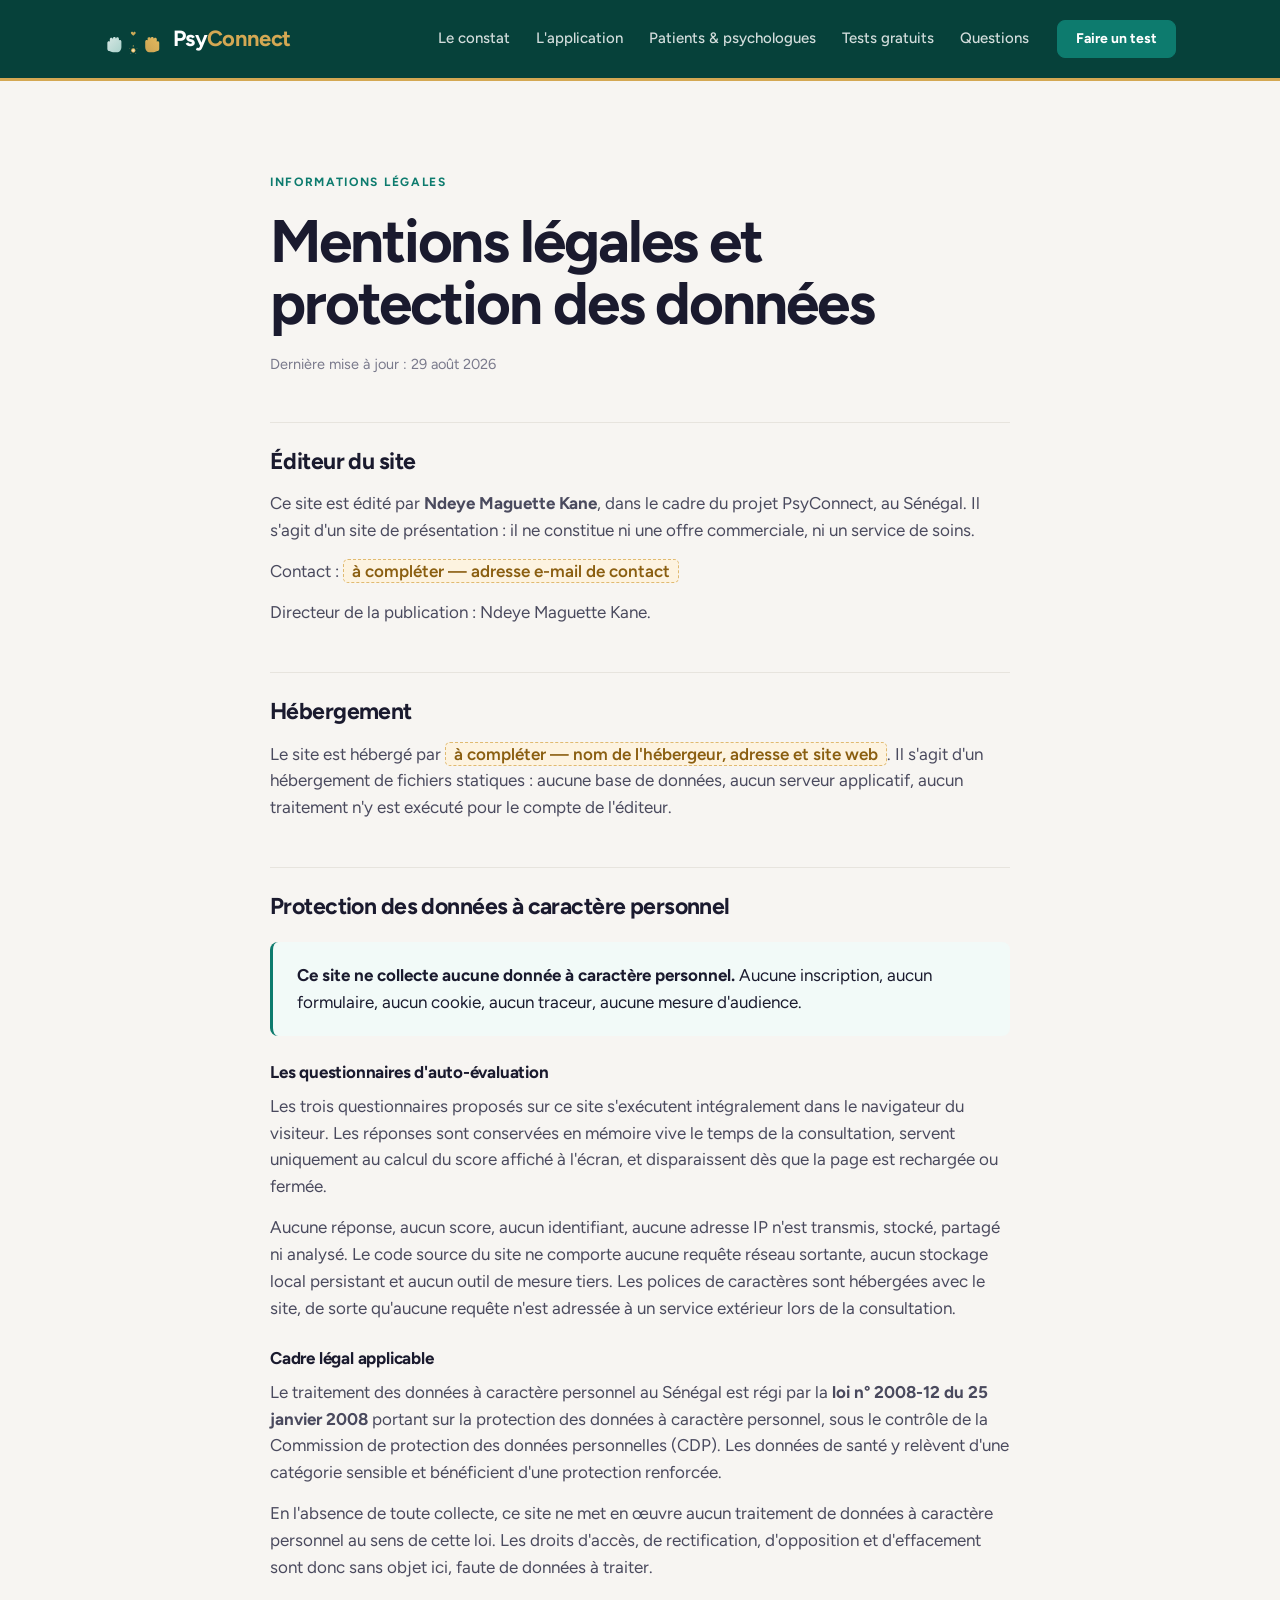
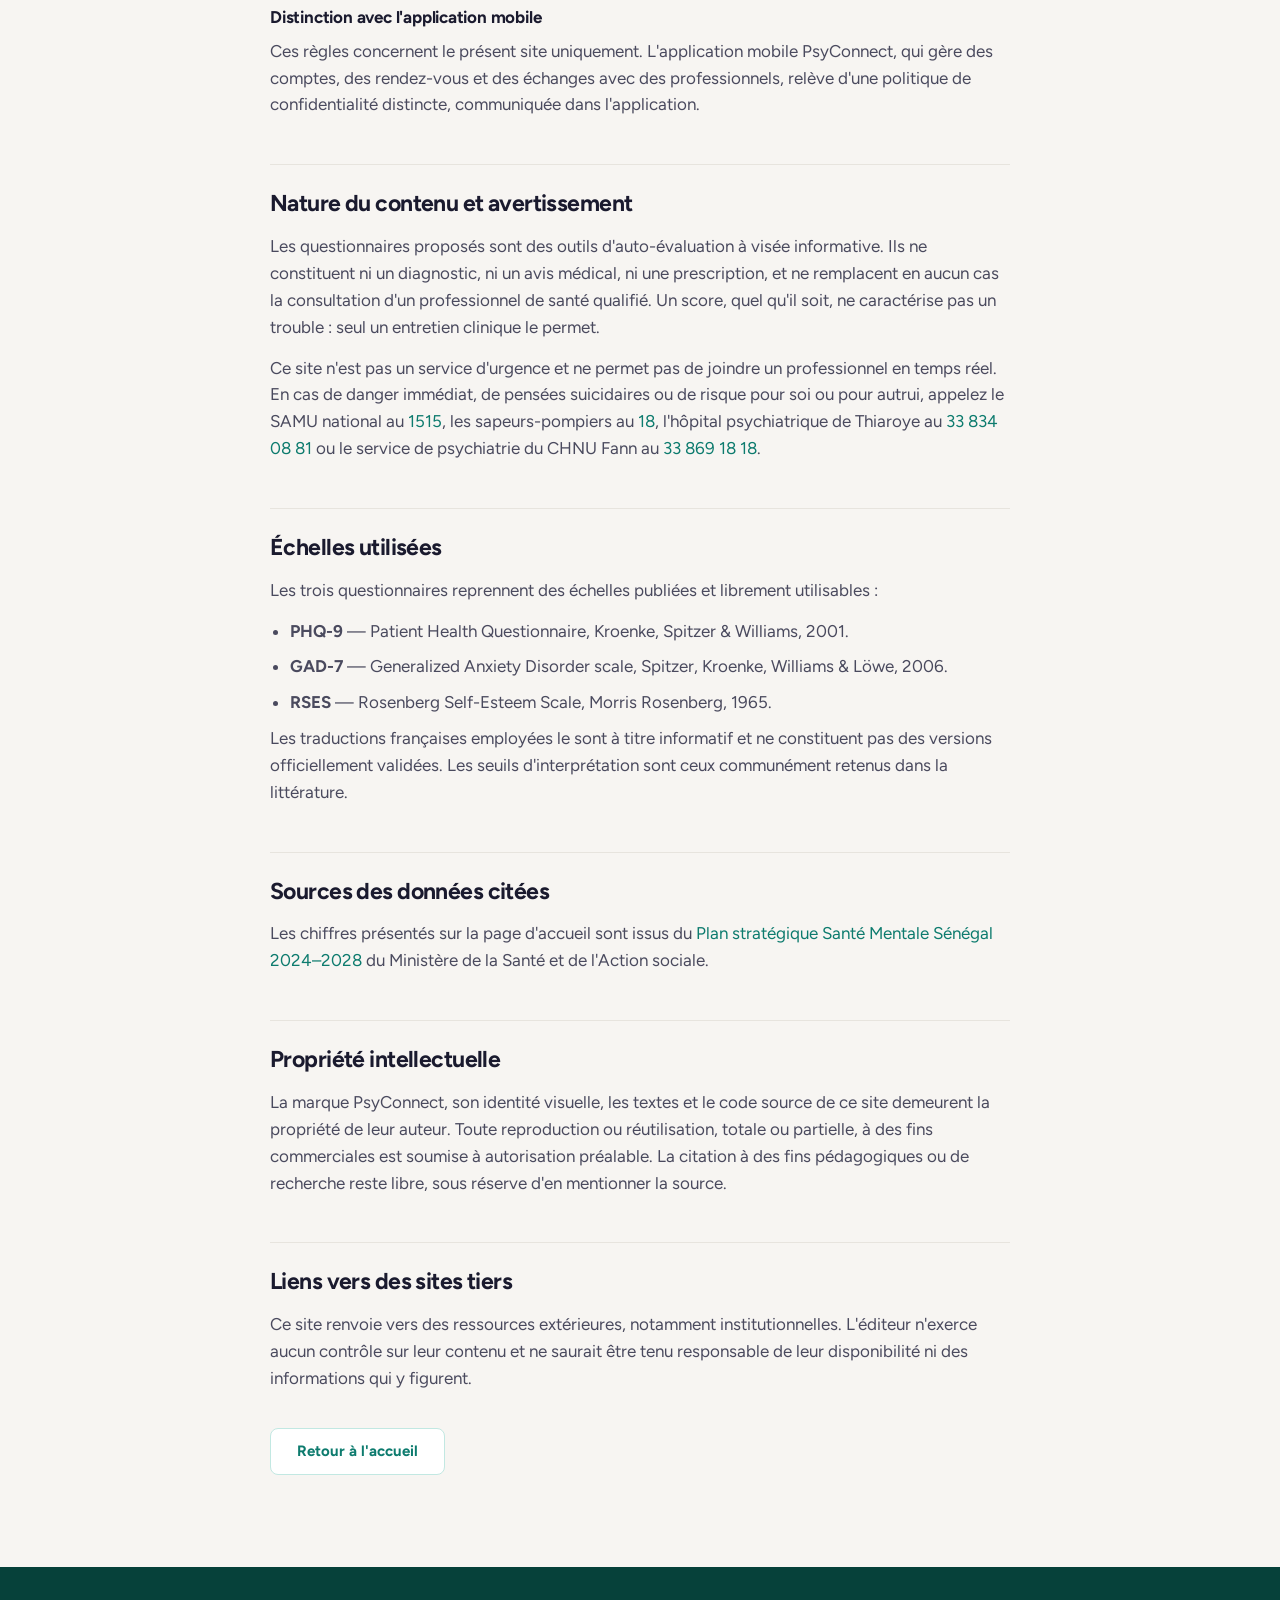
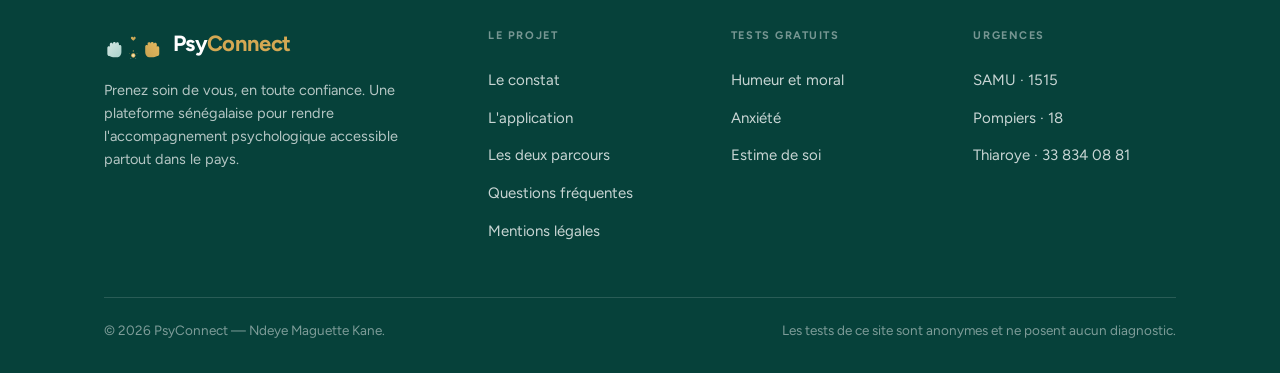
==== website/mentions.html @ 167cf8d7 "Add files via upload" ====
<!doctype html>
<html lang="fr">
<head>
<meta charset="utf-8">
<meta name="viewport" content="width=device-width, initial-scale=1">
<title>Mentions légales et confidentialité — PsyConnect</title>
<meta name="description" content="Mentions légales du site PsyConnect et politique de protection des données à caractère personnel. Le site ne collecte aucune donnée.">
<meta name="theme-color" content="#0D7B6E">
<meta name="robots" content="index, follow">
<link rel="icon" href="assets/img/psyconnect-mark.svg" type="image/svg+xml">
<link rel="stylesheet" href="assets/css/site.css">
<link rel="preload" href="assets/fonts/figtree-latin-400-normal.woff2" as="font" type="font/woff2" crossorigin>
<link rel="preload" href="assets/fonts/figtree-latin-700-normal.woff2" as="font" type="font/woff2" crossorigin>
</head>
<body>

<header class="site-header" id="siteHeader">
  <div class="wrap">
    <a class="brand" href="index.html">
      <img src="assets/img/psyconnect-mark-light.svg" alt="">
      <span class="brand-name">Psy<em>Connect</em></span>
    </a>
    <button class="nav-toggle" id="navToggle" aria-expanded="false" aria-controls="siteNav">Menu</button>
    <nav class="site-nav" id="siteNav">
      <a href="index.html#probleme">Le constat</a>
      <a href="index.html#application">L'application</a>
      <a href="index.html#parcours">Patients &amp; psychologues</a>
      <a href="tests.html">Tests gratuits</a>
      <a href="index.html#faq">Questions</a>
    </nav>
    <a class="btn btn--primary btn--sm" href="tests.html">Faire un test</a>
  </div>
</header>

<main>
  <section class="section">
    <div class="wrap">
      <div class="legal">
        <div class="eyebrow">Informations légales</div>
        <h1>Mentions légales et protection des données</h1>
        <p class="updated">Dernière mise à jour : 29 août 2026</p>

        <h2>Éditeur du site</h2>
        <p>
          Ce site est édité par <strong>Ndeye Maguette Kane</strong>, dans le cadre du projet
          PsyConnect, au Sénégal. Il s'agit d'un site de présentation : il ne constitue ni une
          offre commerciale, ni un service de soins.
        </p>
        <p>
          Contact : <mark>à compléter — adresse e-mail de contact</mark>
        </p>
        <p>
          Directeur de la publication : Ndeye Maguette Kane.
        </p>

        <h2>Hébergement</h2>
        <p>
          Le site est hébergé par <mark>à compléter — nom de l'hébergeur, adresse et site web</mark>.
          Il s'agit d'un hébergement de fichiers statiques : aucune base de données, aucun serveur
          applicatif, aucun traitement n'y est exécuté pour le compte de l'éditeur.
        </p>

        <h2>Protection des données à caractère personnel</h2>

        <div class="callout">
          <p>
            <strong>Ce site ne collecte aucune donnée à caractère personnel.</strong> Aucune
            inscription, aucun formulaire, aucun cookie, aucun traceur, aucune mesure d'audience.
          </p>
        </div>

        <h3>Les questionnaires d'auto-évaluation</h3>
        <p>
          Les trois questionnaires proposés sur ce site s'exécutent intégralement dans le
          navigateur du visiteur. Les réponses sont conservées en mémoire vive le temps de la
          consultation, servent uniquement au calcul du score affiché à l'écran, et disparaissent
          dès que la page est rechargée ou fermée.
        </p>
        <p>
          Aucune réponse, aucun score, aucun identifiant, aucune adresse IP n'est transmis, stocké,
          partagé ni analysé. Le code source du site ne comporte aucune requête réseau sortante,
          aucun stockage local persistant et aucun outil de mesure tiers. Les polices de caractères
          sont hébergées avec le site, de sorte qu'aucune requête n'est adressée à un service
          extérieur lors de la consultation.
        </p>

        <h3>Cadre légal applicable</h3>
        <p>
          Le traitement des données à caractère personnel au Sénégal est régi par la
          <strong>loi n° 2008-12 du 25 janvier 2008</strong> portant sur la protection des données
          à caractère personnel, sous le contrôle de la Commission de protection des données
          personnelles (CDP). Les données de santé y relèvent d'une catégorie sensible et
          bénéficient d'une protection renforcée.
        </p>
        <p>
          En l'absence de toute collecte, ce site ne met en œuvre aucun traitement de données à
          caractère personnel au sens de cette loi. Les droits d'accès, de rectification,
          d'opposition et d'effacement sont donc sans objet ici, faute de données à traiter.
        </p>

        <h3>Distinction avec l'application mobile</h3>
        <p>
          Ces règles concernent le présent site uniquement. L'application mobile PsyConnect, qui
          gère des comptes, des rendez-vous et des échanges avec des professionnels, relève d'une
          politique de confidentialité distincte, communiquée dans l'application.
        </p>

        <h2>Nature du contenu et avertissement</h2>
        <p>
          Les questionnaires proposés sont des outils d'auto-évaluation à visée informative. Ils ne
          constituent ni un diagnostic, ni un avis médical, ni une prescription, et ne remplacent
          en aucun cas la consultation d'un professionnel de santé qualifié. Un score, quel qu'il
          soit, ne caractérise pas un trouble : seul un entretien clinique le permet.
        </p>
        <p>
          Ce site n'est pas un service d'urgence et ne permet pas de joindre un professionnel en
          temps réel. En cas de danger immédiat, de pensées suicidaires ou de risque pour soi ou
          pour autrui, appelez le SAMU national au <a href="tel:1515">1515</a>, les sapeurs-pompiers
          au <a href="tel:18">18</a>, l'hôpital psychiatrique de Thiaroye au
          <a href="tel:+221338340881">33 834 08 81</a> ou le service de psychiatrie du CHNU Fann au
          <a href="tel:+221338691818">33 869 18 18</a>.
        </p>

        <h2>Échelles utilisées</h2>
        <p>Les trois questionnaires reprennent des échelles publiées et librement utilisables :</p>
        <ul>
          <li><strong>PHQ-9</strong> — Patient Health Questionnaire, Kroenke, Spitzer &amp; Williams, 2001.</li>
          <li><strong>GAD-7</strong> — Generalized Anxiety Disorder scale, Spitzer, Kroenke, Williams &amp; Löwe, 2006.</li>
          <li><strong>RSES</strong> — Rosenberg Self-Esteem Scale, Morris Rosenberg, 1965.</li>
        </ul>
        <p>
          Les traductions françaises employées le sont à titre informatif et ne constituent pas des
          versions officiellement validées. Les seuils d'interprétation sont ceux communément
          retenus dans la littérature.
        </p>

        <h2>Sources des données citées</h2>
        <p>
          Les chiffres présentés sur la page d'accueil sont issus du
          <a href="https://www.sante.gouv.sn/sites/default/files/Plan%20strate%CC%81gique%20Sante%CC%81%20Mentale%20Senegal%202024-2028%20V.pdf" target="_blank" rel="noopener">Plan
          stratégique Santé Mentale Sénégal 2024–2028</a> du Ministère de la Santé et de l'Action
          sociale.
        </p>

        <h2>Propriété intellectuelle</h2>
        <p>
          La marque PsyConnect, son identité visuelle, les textes et le code source de ce site
          demeurent la propriété de leur auteur. Toute reproduction ou réutilisation, totale ou
          partielle, à des fins commerciales est soumise à autorisation préalable. La citation à
          des fins pédagogiques ou de recherche reste libre, sous réserve d'en mentionner la source.
        </p>

        <h2>Liens vers des sites tiers</h2>
        <p>
          Ce site renvoie vers des ressources extérieures, notamment institutionnelles. L'éditeur
          n'exerce aucun contrôle sur leur contenu et ne saurait être tenu responsable de leur
          disponibilité ni des informations qui y figurent.
        </p>

        <div class="actions">
          <a class="btn btn--ghost" href="index.html">Retour à l'accueil</a>
        </div>
      </div>
    </div>
  </section>
</main>

<footer class="site-footer">
  <div class="wrap">
    <div class="footer-grid">
      <div>
        <a class="brand" href="index.html">
          <img src="assets/img/psyconnect-mark-light.svg" alt="">
          <span class="brand-name">Psy<em>Connect</em></span>
        </a>
        <p class="tagline">Prenez soin de vous, en toute confiance. Une plateforme sénégalaise pour rendre l'accompagnement psychologique accessible partout dans le pays.</p>
      </div>
      <div>
        <h5>Le projet</h5>
        <ul>
          <li><a href="index.html#probleme">Le constat</a></li>
          <li><a href="index.html#application">L'application</a></li>
          <li><a href="index.html#parcours">Les deux parcours</a></li>
          <li><a href="index.html#faq">Questions fréquentes</a></li>
          <li><a href="mentions.html">Mentions légales</a></li>
        </ul>
      </div>
      <div>
        <h5>Tests gratuits</h5>
        <ul>
          <li><a href="tests.html#phq9">Humeur et moral</a></li>
          <li><a href="tests.html#gad7">Anxiété</a></li>
          <li><a href="tests.html#rses">Estime de soi</a></li>
        </ul>
      </div>
      <div>
        <h5>Urgences</h5>
        <ul>
          <li><a href="tel:1515">SAMU · 1515</a></li>
          <li><a href="tel:18">Pompiers · 18</a></li>
          <li><a href="tel:+221338340881">Thiaroye · 33 834 08 81</a></li>
        </ul>
      </div>
    </div>
    <div class="footer-bottom">
      <span>© <span id="year">2026</span> PsyConnect — Ndeye Maguette Kane.</span>
      <span>Les tests de ce site sont anonymes et ne posent aucun diagnostic.</span>
    </div>
  </div>
</footer>

<script src="assets/js/site.js"></script>
</body>
</html>
---- website/assets/css/site.css ----
@font-face {
  font-family: 'Figtree';
  font-style: normal;
  font-weight: 400;
  font-display: swap;
  src: url('../fonts/figtree-latin-400-normal.woff2') format('woff2');
  unicode-range: U+0000-00FF, U+0131, U+0152-0153, U+02BB-02BC, U+02C6, U+02DA, U+02DC, U+0304, U+0308, U+0329, U+2000-206F, U+20AC, U+2122, U+2191, U+2193, U+2212, U+2215, U+FEFF, U+FFFD;
}

@font-face {
  font-family: 'Figtree';
  font-style: normal;
  font-weight: 400;
  font-display: swap;
  src: url('../fonts/figtree-latin-ext-400-normal.woff2') format('woff2');
  unicode-range: U+0100-02BA, U+02BD-02C5, U+02C7-02CC, U+02CE-02D7, U+02DD-02FF, U+0304, U+0308, U+0329, U+1D00-1DBF, U+1E00-1E9F, U+1EF2-1EFF, U+2020, U+20A0-20AB, U+20AD-20C0, U+2113, U+2C60-2C7F, U+A720-A7FF;
}

@font-face {
  font-family: 'Figtree';
  font-style: normal;
  font-weight: 500;
  font-display: swap;
  src: url('../fonts/figtree-latin-500-normal.woff2') format('woff2');
  unicode-range: U+0000-00FF, U+0131, U+0152-0153, U+02BB-02BC, U+02C6, U+02DA, U+02DC, U+0304, U+0308, U+0329, U+2000-206F, U+20AC, U+2122, U+2191, U+2193, U+2212, U+2215, U+FEFF, U+FFFD;
}

@font-face {
  font-family: 'Figtree';
  font-style: normal;
  font-weight: 500;
  font-display: swap;
  src: url('../fonts/figtree-latin-ext-500-normal.woff2') format('woff2');
  unicode-range: U+0100-02BA, U+02BD-02C5, U+02C7-02CC, U+02CE-02D7, U+02DD-02FF, U+0304, U+0308, U+0329, U+1D00-1DBF, U+1E00-1E9F, U+1EF2-1EFF, U+2020, U+20A0-20AB, U+20AD-20C0, U+2113, U+2C60-2C7F, U+A720-A7FF;
}

@font-face {
  font-family: 'Figtree';
  font-style: normal;
  font-weight: 600;
  font-display: swap;
  src: url('../fonts/figtree-latin-600-normal.woff2') format('woff2');
  unicode-range: U+0000-00FF, U+0131, U+0152-0153, U+02BB-02BC, U+02C6, U+02DA, U+02DC, U+0304, U+0308, U+0329, U+2000-206F, U+20AC, U+2122, U+2191, U+2193, U+2212, U+2215, U+FEFF, U+FFFD;
}

@font-face {
  font-family: 'Figtree';
  font-style: normal;
  font-weight: 600;
  font-display: swap;
  src: url('../fonts/figtree-latin-ext-600-normal.woff2') format('woff2');
  unicode-range: U+0100-02BA, U+02BD-02C5, U+02C7-02CC, U+02CE-02D7, U+02DD-02FF, U+0304, U+0308, U+0329, U+1D00-1DBF, U+1E00-1E9F, U+1EF2-1EFF, U+2020, U+20A0-20AB, U+20AD-20C0, U+2113, U+2C60-2C7F, U+A720-A7FF;
}

@font-face {
  font-family: 'Figtree';
  font-style: normal;
  font-weight: 700;
  font-display: swap;
  src: url('../fonts/figtree-latin-700-normal.woff2') format('woff2');
  unicode-range: U+0000-00FF, U+0131, U+0152-0153, U+02BB-02BC, U+02C6, U+02DA, U+02DC, U+0304, U+0308, U+0329, U+2000-206F, U+20AC, U+2122, U+2191, U+2193, U+2212, U+2215, U+FEFF, U+FFFD;
}

@font-face {
  font-family: 'Figtree';
  font-style: normal;
  font-weight: 700;
  font-display: swap;
  src: url('../fonts/figtree-latin-ext-700-normal.woff2') format('woff2');
  unicode-range: U+0100-02BA, U+02BD-02C5, U+02C7-02CC, U+02CE-02D7, U+02DD-02FF, U+0304, U+0308, U+0329, U+1D00-1DBF, U+1E00-1E9F, U+1EF2-1EFF, U+2020, U+20A0-20AB, U+20AD-20C0, U+2113, U+2C60-2C7F, U+A720-A7FF;
}

:root {
  --teal: #0D7B6E;
  --teal-dark: #095C52;
  --teal-deep: #06413A;
  --teal-light: #E6F4F1;
  --teal-mid: #C2E8E2;
  --teal-soft: #F2FAF8;

  --gold: #D4A853;
  --gold-dark: #B8843A;
  --gold-light: #FBF3E2;

  --bg: #F7F5F2;
  --white: #FFFFFF;
  --surface-alt: #F4F6F5;

  --rule: #E7E4DE;
  --rule-strong: #D5D1C9;

  --text: #1A1A2E;
  --text-2: #4A4A5E;
  --muted: #7A7A8C;
  --faint: #A6A6B4;

  --success: #1E9E6A;
  --success-bg: #E6F6EF;
  --warning: #C98A16;
  --warning-bg: #FDF3E0;
  --danger: #D64545;
  --danger-bg: #FDECEA;
  --emergency: #E53935;

  --r: 12px;
  --r-sm: 8px;

  --gutter: 24px;
  --maxw: 1120px;
}

* { box-sizing: border-box; }

html { scroll-behavior: smooth; }

body {
  margin: 0;
  background: var(--bg);
  color: var(--text);
  font-family: Figtree, -apple-system, BlinkMacSystemFont, "Segoe UI", Roboto, sans-serif;
  font-size: 17px;
  line-height: 1.58;
  -webkit-font-smoothing: antialiased;
}

h1, h2, h3, h4 {
  margin: 0;
  font-weight: 700;
  color: var(--text);
}

h1 { font-size: clamp(36px, 5.2vw, 60px); line-height: 1.04; letter-spacing: -.035em; }
h2 { font-size: clamp(26px, 3.3vw, 37px); line-height: 1.12; letter-spacing: -.025em; }
h3 { font-size: 20px; line-height: 1.24; letter-spacing: -.012em; }
h4 { font-size: 16px; line-height: 1.3; letter-spacing: -.008em; }

p { margin: 0; }

a { color: var(--teal); text-decoration: none; }
a:hover { color: var(--teal-dark); }

img, svg { max-width: 100%; }

.wrap {
  width: 100%;
  max-width: var(--maxw);
  margin: 0 auto;
  padding: 0 var(--gutter);
}

.eyebrow {
  font-size: 12px;
  font-weight: 700;
  letter-spacing: .14em;
  text-transform: uppercase;
  color: var(--teal);
  margin-bottom: 18px;
}

.lede { font-size: 19px; color: var(--text-2); }

.section { padding: 92px 0; }
.section--tight { padding: 60px 0; }
.section--alt { background: var(--white); }
.section--soft { background: var(--teal-soft); }
.section + .section--alt,
.section + .section--soft,
.section--alt + .section,
.section--soft + .section { border-top: 1px solid var(--rule); }

.section-head { max-width: 660px; margin-bottom: 52px; }
.section-head p { margin-top: 20px; }

.btn {
  display: inline-flex;
  align-items: center;
  justify-content: center;
  border: 1.4px solid transparent;
  border-radius: var(--r-sm);
  padding: 15px 26px;
  font-family: inherit;
  font-size: 15px;
  font-weight: 700;
  line-height: 1;
  cursor: pointer;
  transition: background .14s linear, color .14s linear, border-color .14s linear;
}

.btn--primary { background: var(--teal); color: var(--white); border-color: var(--teal); }
.btn--primary:hover { background: var(--teal-deep); border-color: var(--teal-deep); color: var(--white); }

.btn--ghost { background: var(--white); color: var(--teal); border-color: var(--teal-mid); }
.btn--ghost:hover { background: var(--teal-light); color: var(--teal-deep); border-color: var(--teal); }

.btn--gold { background: var(--gold); color: #33240A; border-color: var(--gold); }
.btn--gold:hover { background: var(--gold-dark); color: var(--white); border-color: var(--gold-dark); }

.btn--onteal { background: transparent; color: var(--white); border-color: rgba(255, 255, 255, .45); }
.btn--onteal:hover { background: var(--white); color: var(--teal-deep); border-color: var(--white); }

.btn--sm { padding: 11px 18px; font-size: 14px; }
.btn--block { width: 100%; }

.actions { display: flex; flex-wrap: wrap; gap: 12px; margin-top: 36px; }

.site-header {
  position: sticky;
  top: 0;
  z-index: 60;
  background: var(--teal-deep);
  border-bottom: 3px solid var(--gold);
}
.site-header.is-stuck { box-shadow: 0 10px 24px rgba(6, 65, 58, .14); }

.site-header .wrap {
  display: flex;
  align-items: center;
  gap: 28px;
  height: 78px;
}

.brand { display: flex; align-items: center; gap: 11px; color: var(--white); }
.brand img { width: 58px; height: 31px; display: block; }
.brand-name { font-size: 22px; font-weight: 700; letter-spacing: -.03em; color: var(--white); }
.brand-name em { font-style: normal; color: var(--gold); }

.site-nav { display: flex; gap: 26px; margin-left: auto; }
.site-nav a { color: rgba(255, 255, 255, .82); font-size: 15px; font-weight: 500; }
.site-nav a:hover { color: var(--gold); }

.nav-toggle {
  display: none;
  margin-left: auto;
  background: transparent;
  border: 1.4px solid rgba(255, 255, 255, .45);
  border-radius: var(--r-sm);
  padding: 9px 14px;
  cursor: pointer;
  font: inherit;
  font-size: 14px;
  font-weight: 600;
  color: var(--white);
}

.hero { padding: 72px 0 88px; }
.hero .wrap {
  display: grid;
  grid-template-columns: 1.06fr .94fr;
  gap: 64px;
  align-items: start;
}
.hero h1 .accent { color: var(--teal-dark); }
.hero .lede { margin-top: 26px; max-width: 29em; font-size: 20px; }
.hero-note {
  margin-top: 30px;
  padding-top: 18px;
  border-top: 1px solid var(--rule);
  font-size: 14.5px;
  color: var(--muted);
  max-width: 34em;
}

.kicker {
  display: inline-block;
  font-size: 12px;
  font-weight: 700;
  letter-spacing: .14em;
  text-transform: uppercase;
  color: var(--gold-dark);
  border-bottom: 2px solid var(--gold);
  padding-bottom: 6px;
  margin-bottom: 26px;
}

.shot {
  margin: 0;
  border: 1px solid var(--rule-strong);
  border-radius: var(--r);
  background: var(--white);
  padding: 8px;
  max-width: 342px;
}
.shot img { display: block; width: 100%; height: auto; border-radius: 6px; }
.shot-wrap { display: flex; flex-direction: column; align-items: center; }
.screen-cap { margin-top: 14px; font-size: 13px; color: var(--muted); text-align: center; max-width: 342px; }
.figures { display: grid; grid-template-columns: repeat(3, 1fr); }
.figure { padding: 4px 30px 8px; border-left: 1px solid var(--rule); }
.figure:first-child { border-left: 0; padding-left: 0; }
.figure:last-child { padding-right: 0; }
.figure b {
  display: block;
  font-size: 46px;
  font-weight: 700;
  line-height: 1;
  letter-spacing: -.045em;
  color: var(--teal-dark);
}
.figure p { margin-top: 14px; font-size: 15px; color: var(--text-2); }
.figures-source { margin-top: 20px; font-size: 13px; color: var(--muted); }
.figures-source a { color: var(--muted); text-decoration: underline; text-underline-offset: 3px; }

.features { display: grid; grid-template-columns: repeat(3, 1fr); border-top: 1px solid var(--rule); }
.feature { padding: 34px 30px 36px; border-left: 1px solid var(--rule); border-bottom: 1px solid var(--rule); }
.feature:nth-child(3n+1) { border-left: 0; padding-left: 0; }
.feature:nth-child(3n) { padding-right: 0; }
.feature svg { width: 22px; height: 22px; color: var(--teal); display: block; margin-bottom: 20px; }
.feature.is-gold svg { color: var(--gold-dark); }
.feature h3 { margin-bottom: 10px; }
.feature p { font-size: 15px; color: var(--text-2); }

.paths { display: grid; grid-template-columns: 1fr 1fr; gap: 1px; background: var(--rule); border: 1px solid var(--rule); border-radius: var(--r); overflow: hidden; }
.path { background: var(--white); padding: 40px 34px; }
.path--psy { background: var(--teal-deep); color: var(--white); }
.path--psy h3 { color: var(--white); }
.path--psy .eyebrow { color: var(--teal-mid); }
.path h3 { margin-bottom: 8px; }
.path ul { list-style: none; margin: 24px 0 0; padding: 0; }
.path li {
  padding: 13px 0 13px 26px;
  border-top: 1px solid var(--rule);
  position: relative;
  font-size: 15.5px;
  color: var(--text-2);
}
.path--psy li { border-top-color: rgba(255, 255, 255, .16); color: rgba(255, 255, 255, .86); }
.path li::before {
  content: "";
  position: absolute;
  left: 0; top: 21px;
  width: 12px;
  height: 1.5px;
  background: var(--teal);
}
.path--psy li::before { background: var(--gold); }

.split {
  display: grid;
  grid-template-columns: 1.05fr .95fr;
  gap: 56px;
  border: 1px solid var(--rule);
  border-radius: var(--r);
  background: var(--white);
  padding: 48px 44px;
}
.split p { margin-top: 20px; color: var(--text-2); }

.list-links { border-top: 1px solid var(--rule); }
.list-links a {
  display: flex;
  align-items: baseline;
  gap: 18px;
  padding: 18px 4px;
  border-bottom: 1px solid var(--rule);
  color: var(--text);
}
.list-links a:hover { background: var(--teal-soft); }
.list-links .n { font-size: 15px; font-weight: 700; color: var(--gold-dark); min-width: 24px; }
.list-links b { display: block; font-size: 16px; font-weight: 600; }
.list-links span { font-size: 13.5px; color: var(--muted); }
.list-links .arrow { margin-left: auto; color: var(--faint); }

.trust { display: grid; grid-template-columns: repeat(4, 1fr); gap: 28px; }
.trust div { border-top: 2px solid var(--teal); padding-top: 18px; }
.trust h4 { margin-bottom: 10px; }
.trust p { font-size: 14.5px; color: var(--text-2); }

.faq { max-width: 800px; border-top: 1px solid var(--rule); }
.faq details { border-bottom: 1px solid var(--rule); }
.faq summary {
  cursor: pointer;
  list-style: none;
  padding: 22px 44px 22px 0;
  font-size: 17.5px;
  font-weight: 600;
  position: relative;
}
.faq summary::-webkit-details-marker { display: none; }
.faq summary::after {
  content: "";
  position: absolute;
  right: 10px; top: 50%;
  width: 11px; height: 1.5px;
  background: var(--teal);
}
.faq summary::before {
  content: "";
  position: absolute;
  right: 15px; top: 50%;
  width: 1.5px; height: 11px;
  margin-top: -5px;
  background: var(--teal);
  transition: opacity .15s linear;
}
.faq details[open] summary::before { opacity: 0; }
.faq .answer { padding: 0 40px 24px 0; color: var(--text-2); font-size: 16px; }

.emergency-band {
  background: var(--danger-bg);
  border-left: 3px solid var(--emergency);
  border-radius: var(--r);
  padding: 30px 32px;
}
.emergency-band h3 { color: #8E2C2C; }
.emergency-band p { margin-top: 10px; font-size: 15.5px; color: #6E2626; max-width: 48em; }
.emergency-nums { display: flex; flex-wrap: wrap; gap: 10px; margin-top: 20px; }
.emergency-nums a {
  background: var(--white);
  border: 1px solid rgba(214, 69, 69, .3);
  border-radius: var(--r-sm);
  padding: 10px 16px;
  font-size: 14.5px;
  font-weight: 600;
  color: #8E2C2C;
}
.emergency-nums a:hover { background: var(--emergency); color: var(--white); border-color: var(--emergency); }

.site-footer {
  background: var(--teal-deep);
  color: rgba(255, 255, 255, .7);
  padding: 60px 0 32px;
  font-size: 15px;
}
.site-footer .brand-name { color: var(--white); }
.site-footer .brand-name em { color: var(--gold); }
.footer-grid { display: grid; grid-template-columns: 1.7fr 1fr 1fr 1fr; gap: 40px; }
.site-footer h5 {
  font-size: 11px;
  letter-spacing: .14em;
  text-transform: uppercase;
  color: rgba(255, 255, 255, .45);
  margin: 0 0 18px;
  font-weight: 700;
}
.site-footer ul { list-style: none; margin: 0; padding: 0; }
.site-footer li { padding: 7px 0; }
.site-footer a { color: rgba(255, 255, 255, .78); }
.site-footer a:hover { color: var(--gold); }
.site-footer .tagline { margin-top: 18px; max-width: 26em; font-size: 14.5px; }
.footer-bottom {
  margin-top: 46px;
  padding-top: 22px;
  border-top: 1px solid rgba(255, 255, 255, .14);
  display: flex;
  justify-content: space-between;
  gap: 20px;
  flex-wrap: wrap;
  font-size: 13.5px;
  color: rgba(255, 255, 255, .48);
}

.tests-hero { padding: 64px 0 0; }
.tests-hero h1 { max-width: 14em; }
.tests-hero p { margin-top: 22px; max-width: 40em; }

.privacy-note {
  margin-top: 30px;
  display: flex;
  align-items: flex-start;
  gap: 13px;
  background: var(--success-bg);
  border-left: 3px solid var(--success);
  border-radius: var(--r-sm);
  padding: 16px 20px;
  font-size: 15px;
  color: #0E5F3F;
  max-width: 44em;
}
.privacy-note svg { width: 19px; height: 19px; flex: none; margin-top: 2px; }

.test-cards { background: var(--rule); display: grid; gap: 1px; grid-template-columns: repeat(3, 1fr); border: 1px solid var(--rule); border-radius: var(--r); overflow: hidden; }
.test-card { background: var(--white); padding: 32px 28px; display: flex; flex-direction: column; }
.test-card .code {
  font-size: 12px;
  font-weight: 700;
  letter-spacing: .12em;
  text-transform: uppercase;
  color: var(--gold-dark);
}
.test-card h3 { margin: 14px 0 12px; }
.test-card p { font-size: 15px; color: var(--text-2); flex: 1; }
.test-meta { margin: 24px 0; border-top: 1px solid var(--rule); }
.test-meta div {
  display: flex;
  justify-content: space-between;
  padding: 8px 0;
  border-bottom: 1px solid var(--rule);
  font-size: 13.5px;
  color: var(--muted);
}
.test-meta div b { font-weight: 600; color: var(--text); }

.notice {
  background: var(--warning-bg);
  border-left: 3px solid var(--warning);
  border-radius: var(--r-sm);
  padding: 22px 26px;
}
.notice h4 { color: #8A5E10; margin-bottom: 10px; }
.notice p { font-size: 15px; color: #6E4B0D; }

.runner { max-width: 700px; margin: 0 auto; }
.runner-top { display: flex; align-items: baseline; gap: 18px; margin-bottom: 12px; }
.runner-top .back {
  background: none;
  border: none;
  padding: 0;
  font: inherit;
  font-size: 15px;
  font-weight: 500;
  color: var(--muted);
  cursor: pointer;
}
.runner-top .back:hover { color: var(--teal); }
.runner-top .count { margin-left: auto; font-size: 13px; font-weight: 600; letter-spacing: .06em; text-transform: uppercase; color: var(--muted); }

.progress { height: 4px; border-radius: 2px; overflow: hidden; background: var(--rule); }
.progress i { display: block; height: 100%; background: var(--teal); transition: width .3s linear; }

.q-frame { margin-top: 44px; }
.q-context { font-size: 14px; color: var(--muted); margin-bottom: 16px; max-width: 42em; }
.q-text { font-size: clamp(24px, 3.2vw, 33px); font-weight: 700; line-height: 1.16; letter-spacing: -.028em; }

.choices { margin-top: 36px; border-top: 1px solid var(--rule-strong); }
.choice {
  display: flex;
  align-items: center;
  gap: 16px;
  width: 100%;
  text-align: left;
  background: transparent;
  border: none;
  border-bottom: 1px solid var(--rule);
  padding: 18px 8px;
  font: inherit;
  font-size: 16.5px;
  color: var(--text);
  cursor: pointer;
  transition: background .12s linear, padding-left .12s linear;
}
.choice:hover { background: var(--white); padding-left: 14px; }
.choice .mark {
  width: 18px; height: 18px;
  border: 1.5px solid var(--rule-strong);
  border-radius: 4px;
  flex: none;
  position: relative;
}
.choice:hover .mark { border-color: var(--teal); }
.choice.is-picked .mark { border-color: var(--teal); }
.choice.is-picked .mark::after {
  content: "";
  position: absolute;
  inset: 3px;
  border-radius: 2px;
  background: var(--teal);
}
.choice kbd {
  margin-left: auto;
  font-family: inherit;
  font-size: 12px;
  font-weight: 600;
  color: var(--faint);
}

.result { max-width: 740px; margin: 0 auto; }
.score-block { border: 1px solid var(--rule-strong); border-radius: var(--r); background: var(--white); padding: 36px 34px; }
.score-head { display: flex; align-items: baseline; gap: 14px; flex-wrap: wrap; }
.score-num { font-size: 62px; font-weight: 700; line-height: 1; letter-spacing: -.05em; }
.score-max { font-size: 19px; color: var(--muted); }
.score-band { margin-left: auto; border-radius: var(--r-sm); padding: 7px 14px; font-size: 14px; font-weight: 700; }
.gauge { margin-top: 28px; }
.gauge-track { height: 9px; border-radius: 5px; overflow: hidden; display: flex; background: var(--rule); }
.gauge-track i { height: 100%; }
.gauge-cursor { position: relative; height: 18px; }
.gauge-cursor b { position: absolute; top: 3px; transform: translateX(-50%); width: 2px; height: 12px; background: var(--text); }
.gauge-labels { display: flex; justify-content: space-between; font-size: 12px; font-weight: 600; color: var(--muted); }

.result h2 { font-size: 26px; margin: 40px 0 16px; }
.result p { color: var(--text-2); }
.result p + p { margin-top: 15px; }

.limits { margin-top: 32px; background: var(--warning-bg); border-left: 3px solid var(--warning); border-radius: var(--r-sm); padding: 22px 26px; }
.limits h4 { color: #8A5E10; margin-bottom: 10px; }
.limits p { font-size: 15px; color: #6E4B0D; }

.crisis { margin-top: 32px; background: var(--danger-bg); border-left: 3px solid var(--emergency); border-radius: var(--r-sm); padding: 26px 28px; }
.crisis h4 { font-size: 18px; color: #8E2C2C; margin-bottom: 10px; }
.crisis p { font-size: 15.5px; color: #6E2626; }

.next-step { margin-top: 32px; background: var(--teal-deep); color: var(--white); border-radius: var(--r); padding: 36px 32px; }
.next-step h3 { color: var(--white); font-size: 24px; }
.next-step p { color: rgba(255, 255, 255, .8); margin-top: 12px; max-width: 34em; }
.next-step .row { display: flex; gap: 12px; flex-wrap: wrap; margin-top: 26px; }

.result-actions { display: flex; gap: 12px; flex-wrap: wrap; margin-top: 28px; }
.source-line { margin-top: 28px; font-size: 13px; color: var(--muted); }

.legal { max-width: 740px; margin: 0 auto; }
.legal .updated { margin-top: 18px; font-size: 14.5px; color: var(--muted); }
.legal h2 { font-size: 23px; margin: 46px 0 16px; padding-top: 26px; border-top: 1px solid var(--rule); }
.legal h3 { font-size: 17px; margin: 26px 0 10px; }
.legal p { color: var(--text-2); }
.legal p + p { margin-top: 14px; }
.legal ul { margin: 14px 0 0; padding-left: 20px; color: var(--text-2); }
.legal li { margin-bottom: 9px; }
.legal mark {
  background: var(--warning-bg);
  color: #8A5E10;
  border: 1px dashed rgba(201, 138, 22, .55);
  border-radius: 5px;
  padding: 1px 8px;
  font-weight: 600;
}
.legal .callout { margin: 22px 0; background: var(--teal-soft); border-left: 3px solid var(--teal); border-radius: var(--r-sm); padding: 20px 24px; }
.legal .callout p { color: var(--text); }

.is-hidden { display: none !important; }

@media (max-width: 960px) {
  .hero .wrap { grid-template-columns: 1fr; gap: 52px; }
  .figures, .features, .test-cards { grid-template-columns: 1fr 1fr; }
  .feature:nth-child(3n+1) { border-left: 1px solid var(--rule); padding-left: 30px; }
  .feature:nth-child(3n) { padding-right: 30px; }
  .feature:nth-child(2n+1) { border-left: 0; padding-left: 0; }
  .feature:nth-child(2n) { padding-right: 0; }
  .paths, .split { grid-template-columns: 1fr; }
  .split { padding: 36px 28px; gap: 34px; }
  .trust { grid-template-columns: 1fr 1fr; }
  .footer-grid { grid-template-columns: 1fr 1fr; gap: 32px; }
}

@media (max-width: 700px) {
  body { font-size: 16px; }
  .section { padding: 60px 0; }
  .site-nav {
    display: none;
    position: absolute;
    top: 78px; left: 0; right: 0;
    background: var(--teal-dark);
    border-bottom: 3px solid var(--gold);
    flex-direction: column;
    gap: 0;
    padding: 0 var(--gutter) 14px;
  }
  .site-nav.is-open { display: flex; }
  .site-nav a { padding: 14px 0; border-bottom: 1px solid rgba(255, 255, 255, .14); }
  .nav-toggle { display: block; }
  .site-header .wrap > .btn { display: none; }
  .figures, .features, .test-cards, .trust { grid-template-columns: 1fr; }
  .figure, .feature { border-left: 0; padding-left: 0; padding-right: 0; }
  .figure { padding-top: 22px; padding-bottom: 22px; border-top: 1px solid var(--rule); }
  .figure:first-child { border-top: 0; }
  .score-block { padding: 26px 22px; }
  .score-num { font-size: 50px; }
  .footer-grid { grid-template-columns: 1fr; }
  .hero { padding: 48px 0 64px; }
  .shot { max-width: 100%; }
  .screen-cap { max-width: 100%; }
}
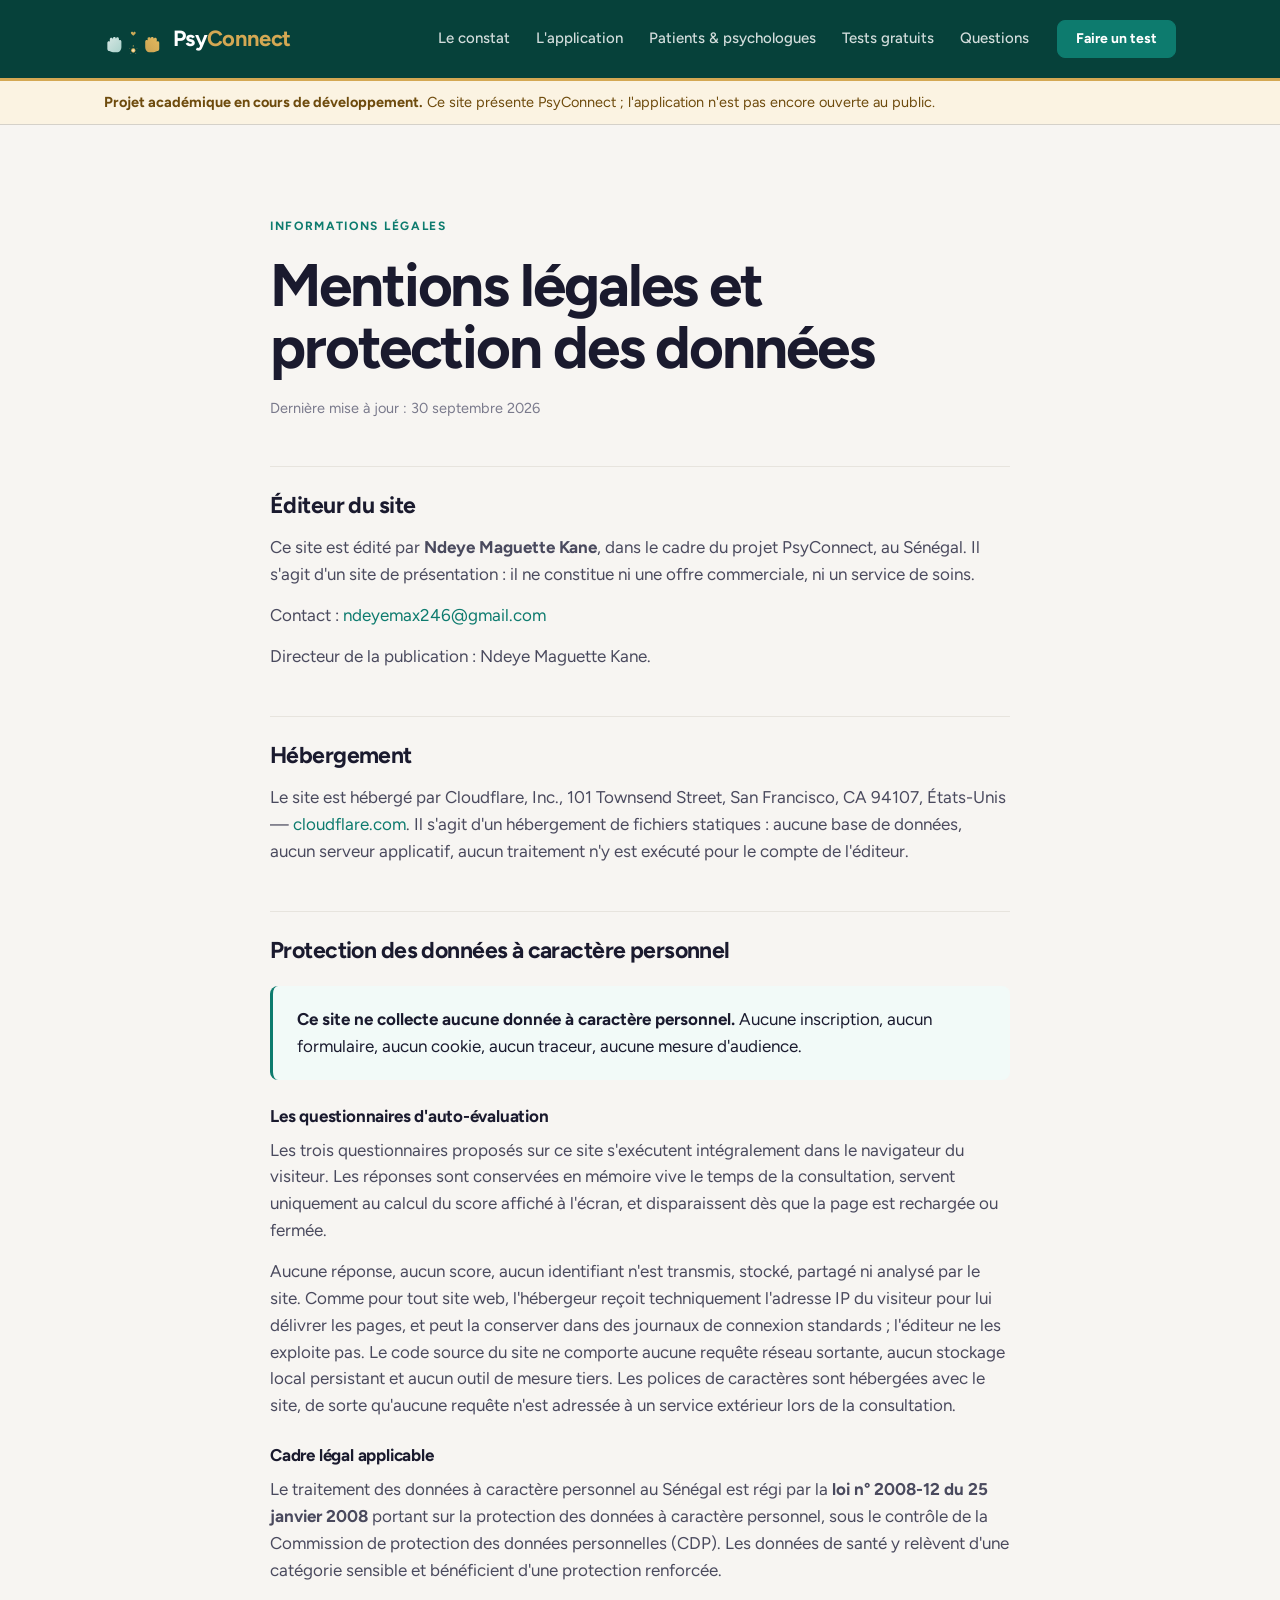
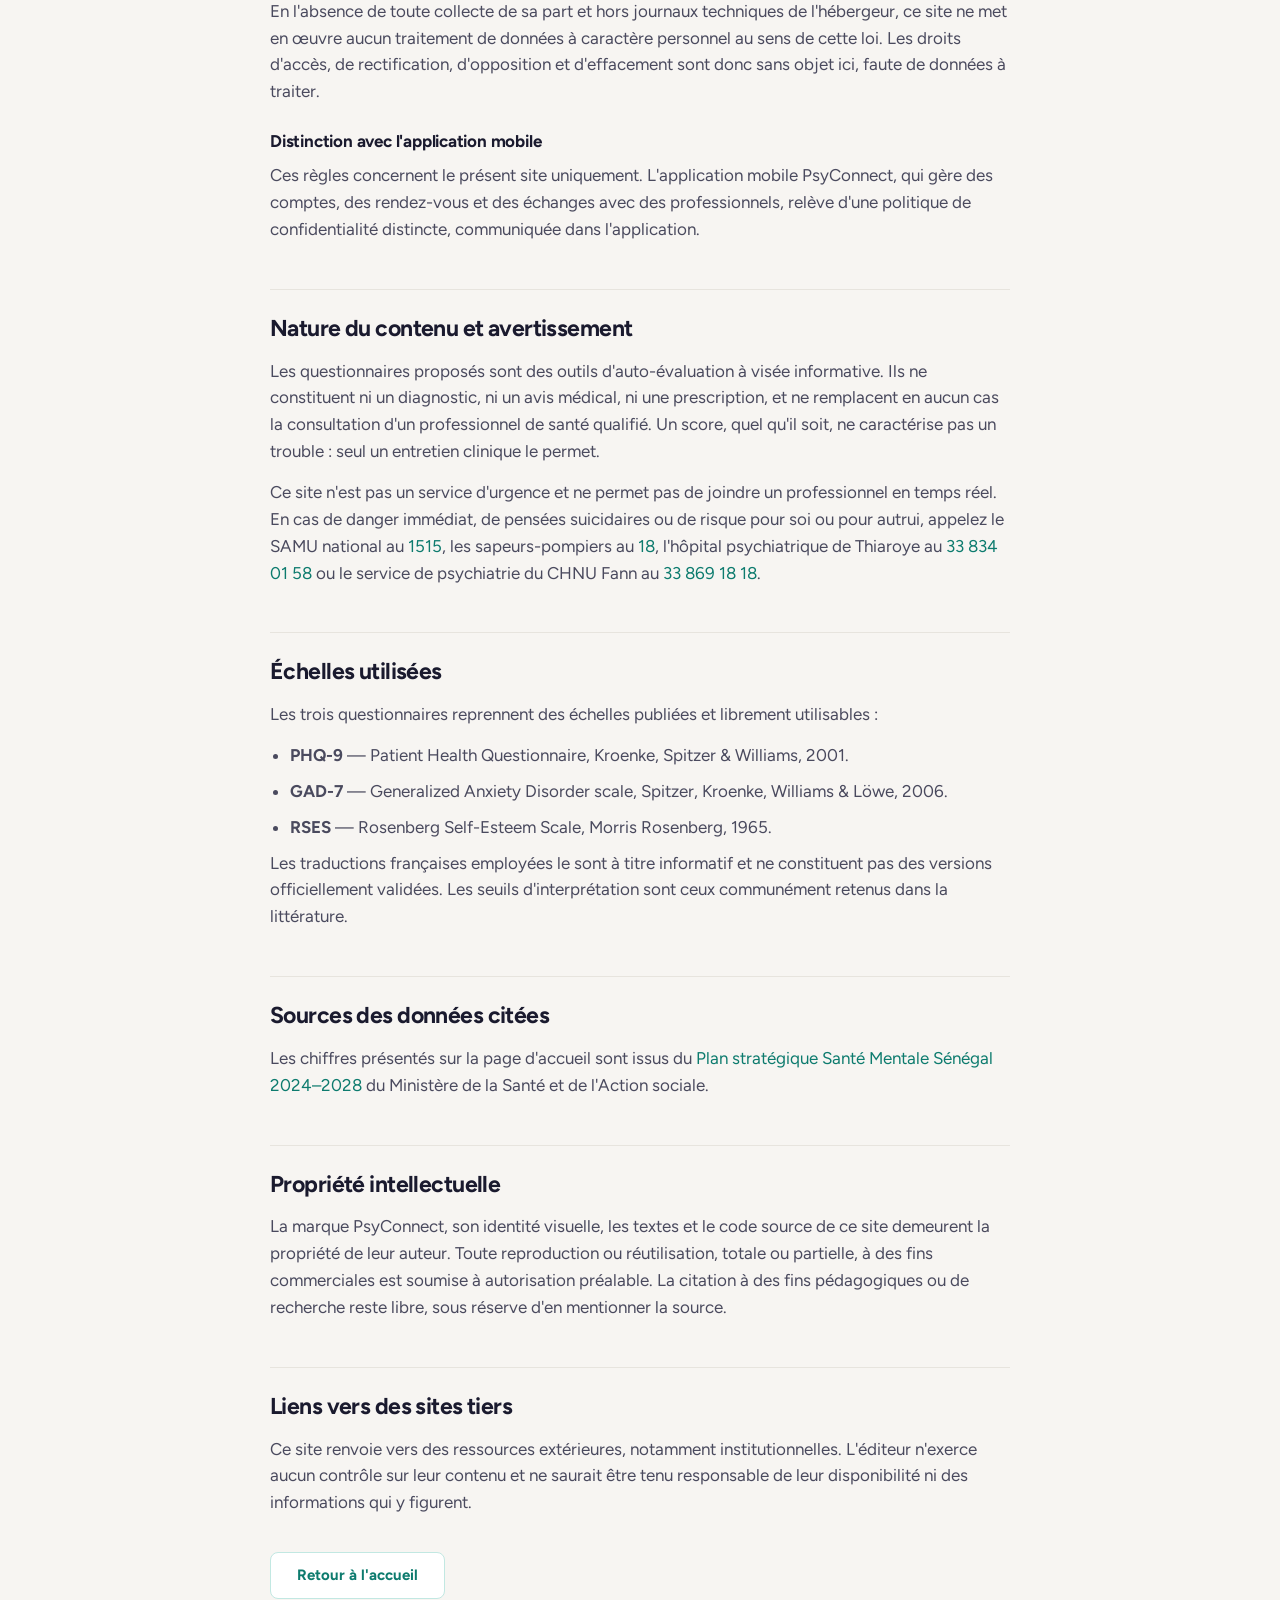
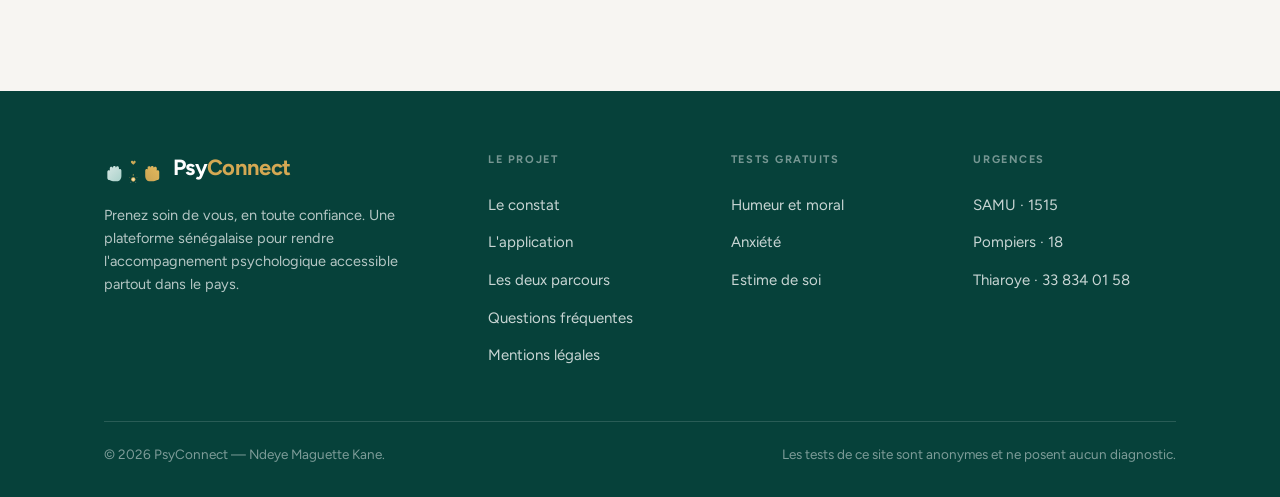
==== commit fe15faf9: "Add files via upload" ====
--- a/website/mentions.html
+++ b/website/mentions.html
@@ -33,12 +33,18 @@
 </header>
 
 <main>
+
+  <aside class="project-banner">
+    <div class="wrap">
+      <p><strong>Projet académique en cours de développement.</strong> Ce site présente PsyConnect ; l'application n'est pas encore ouverte au public.</p>
+    </div>
+  </aside>
   <section class="section">
     <div class="wrap">
       <div class="legal">
         <div class="eyebrow">Informations légales</div>
         <h1>Mentions légales et protection des données</h1>
-        <p class="updated">Dernière mise à jour : 29 août 2026</p>
+        <p class="updated">Dernière mise à jour : 30 septembre 2026</p>
 
         <h2>Éditeur du site</h2>
         <p>
@@ -47,7 +53,7 @@
           offre commerciale, ni un service de soins.
         </p>
         <p>
-          Contact : <mark>à compléter — adresse e-mail de contact</mark>
+          Contact : <a href="mailto:ndeyemax246@gmail.com">ndeyemax246@gmail.com</a>
         </p>
         <p>
           Directeur de la publication : Ndeye Maguette Kane.
@@ -55,7 +61,7 @@
 
         <h2>Hébergement</h2>
         <p>
-          Le site est hébergé par <mark>à compléter — nom de l'hébergeur, adresse et site web</mark>.
+          Le site est hébergé par Cloudflare, Inc., 101 Townsend Street, San Francisco, CA 94107, États-Unis — <a href="https://www.cloudflare.com" target="_blank" rel="noopener">cloudflare.com</a>.
           Il s'agit d'un hébergement de fichiers statiques : aucune base de données, aucun serveur
           applicatif, aucun traitement n'y est exécuté pour le compte de l'éditeur.
         </p>
@@ -77,8 +83,11 @@
           dès que la page est rechargée ou fermée.
         </p>
         <p>
-          Aucune réponse, aucun score, aucun identifiant, aucune adresse IP n'est transmis, stocké,
-          partagé ni analysé. Le code source du site ne comporte aucune requête réseau sortante,
+          Aucune réponse, aucun score, aucun identifiant n'est transmis, stocké, partagé ni analysé
+          par le site. Comme pour tout site web, l'hébergeur reçoit techniquement l'adresse IP du
+          visiteur pour lui délivrer les pages, et peut la conserver dans des journaux de connexion
+          standards ; l'éditeur ne les exploite pas. Le code source du site ne comporte aucune
+          requête réseau sortante,
           aucun stockage local persistant et aucun outil de mesure tiers. Les polices de caractères
           sont hébergées avec le site, de sorte qu'aucune requête n'est adressée à un service
           extérieur lors de la consultation.
@@ -93,7 +102,7 @@
           bénéficient d'une protection renforcée.
         </p>
         <p>
-          En l'absence de toute collecte, ce site ne met en œuvre aucun traitement de données à
+          En l'absence de toute collecte de sa part et hors journaux techniques de l'hébergeur, ce site ne met en œuvre aucun traitement de données à
           caractère personnel au sens de cette loi. Les droits d'accès, de rectification,
           d'opposition et d'effacement sont donc sans objet ici, faute de données à traiter.
         </p>
@@ -117,7 +126,7 @@
           temps réel. En cas de danger immédiat, de pensées suicidaires ou de risque pour soi ou
           pour autrui, appelez le SAMU national au <a href="tel:1515">1515</a>, les sapeurs-pompiers
           au <a href="tel:18">18</a>, l'hôpital psychiatrique de Thiaroye au
-          <a href="tel:+221338340881">33 834 08 81</a> ou le service de psychiatrie du CHNU Fann au
+          <a href="tel:+221338340158">33 834 01 58</a> ou le service de psychiatrie du CHNU Fann au
           <a href="tel:+221338691818">33 869 18 18</a>.
         </p>
 
@@ -198,7 +207,7 @@
         <ul>
           <li><a href="tel:1515">SAMU · 1515</a></li>
           <li><a href="tel:18">Pompiers · 18</a></li>
-          <li><a href="tel:+221338340881">Thiaroye · 33 834 08 81</a></li>
+          <li><a href="tel:+221338340158">Thiaroye · 33 834 01 58</a></li>
         </ul>
       </div>
     </div>
--- a/website/assets/css/site.css
+++ b/website/assets/css/site.css
@@ -393,6 +393,16 @@
 }
 .faq details[open] summary::before { opacity: 0; }
 .faq .answer { padding: 0 40px 24px 0; color: var(--text-2); font-size: 16px; }
+
+.project-banner {
+  background: var(--gold-light);
+  border-bottom: 1px solid var(--rule-strong);
+}
+.project-banner p {
+  padding: 10px 0;
+  font-size: 14.5px;
+  color: #6E4B0D;
+}
 
 .emergency-band {
   background: var(--danger-bg);
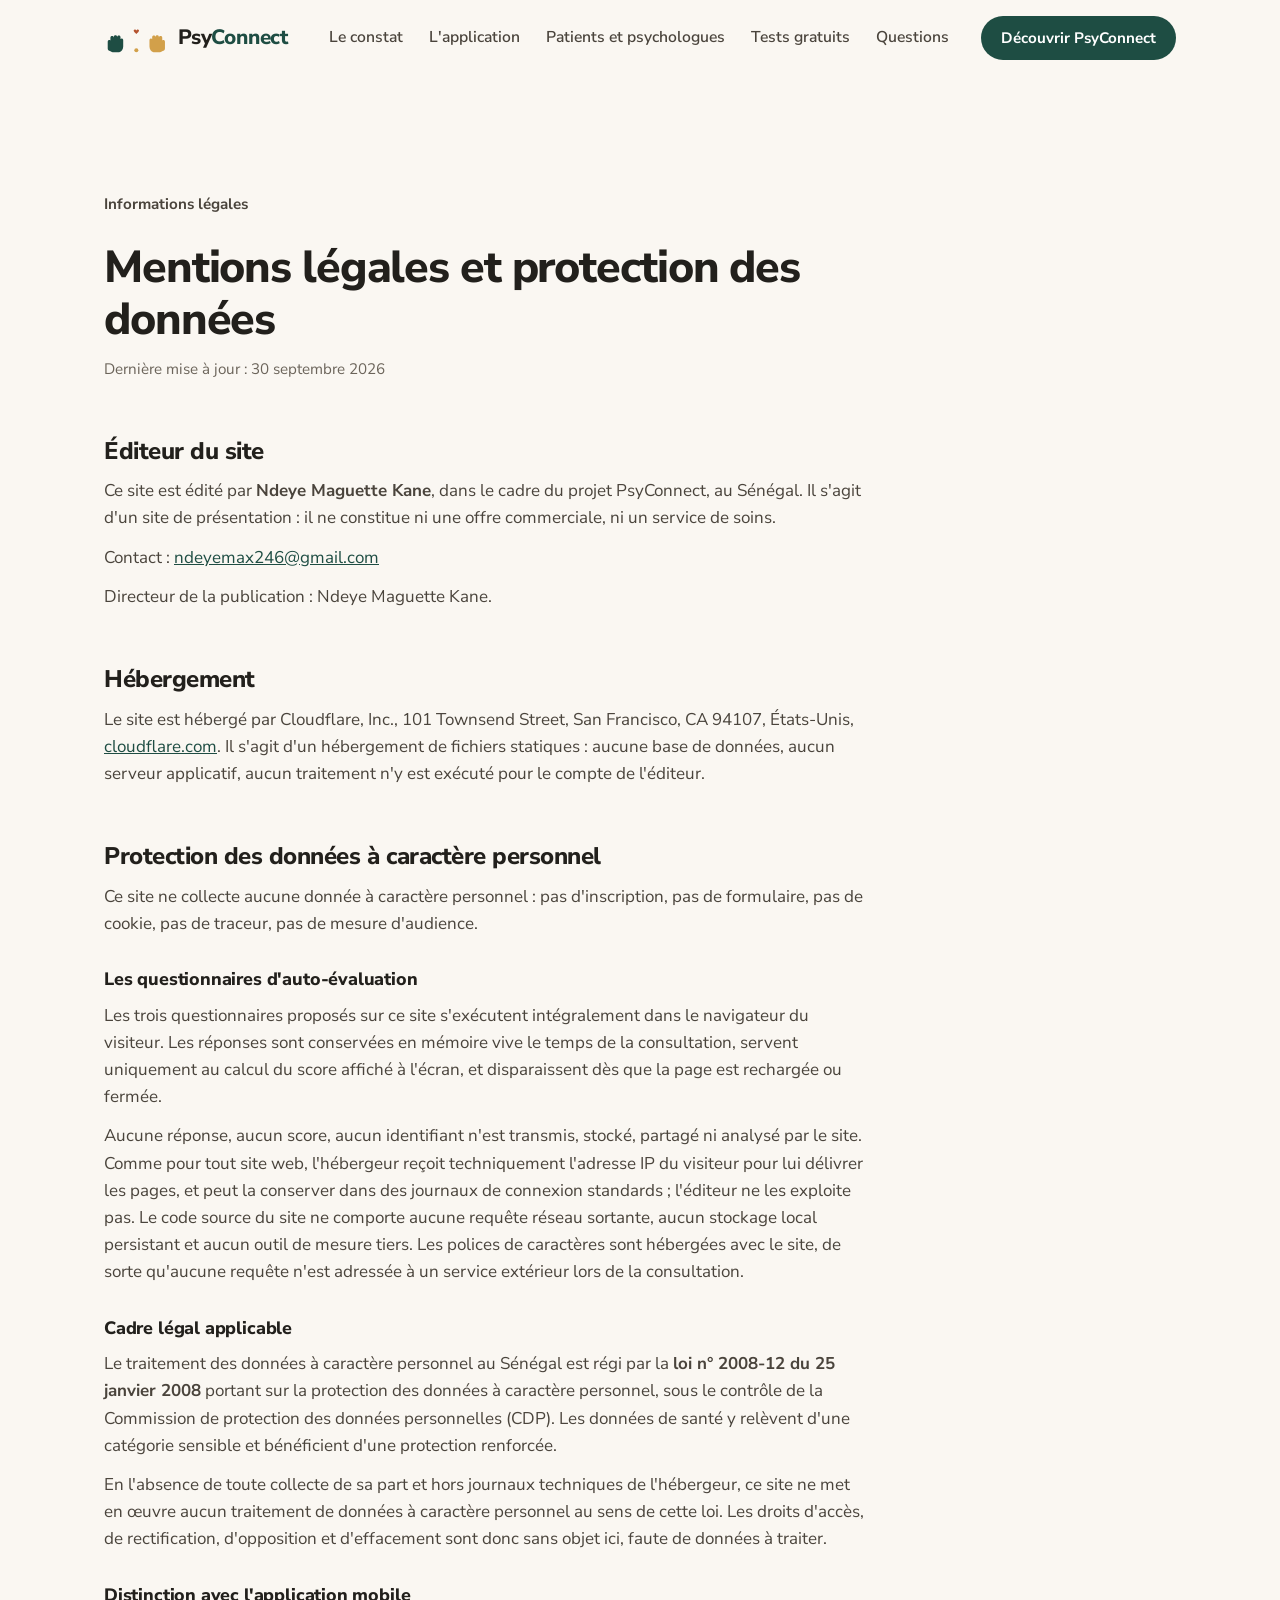
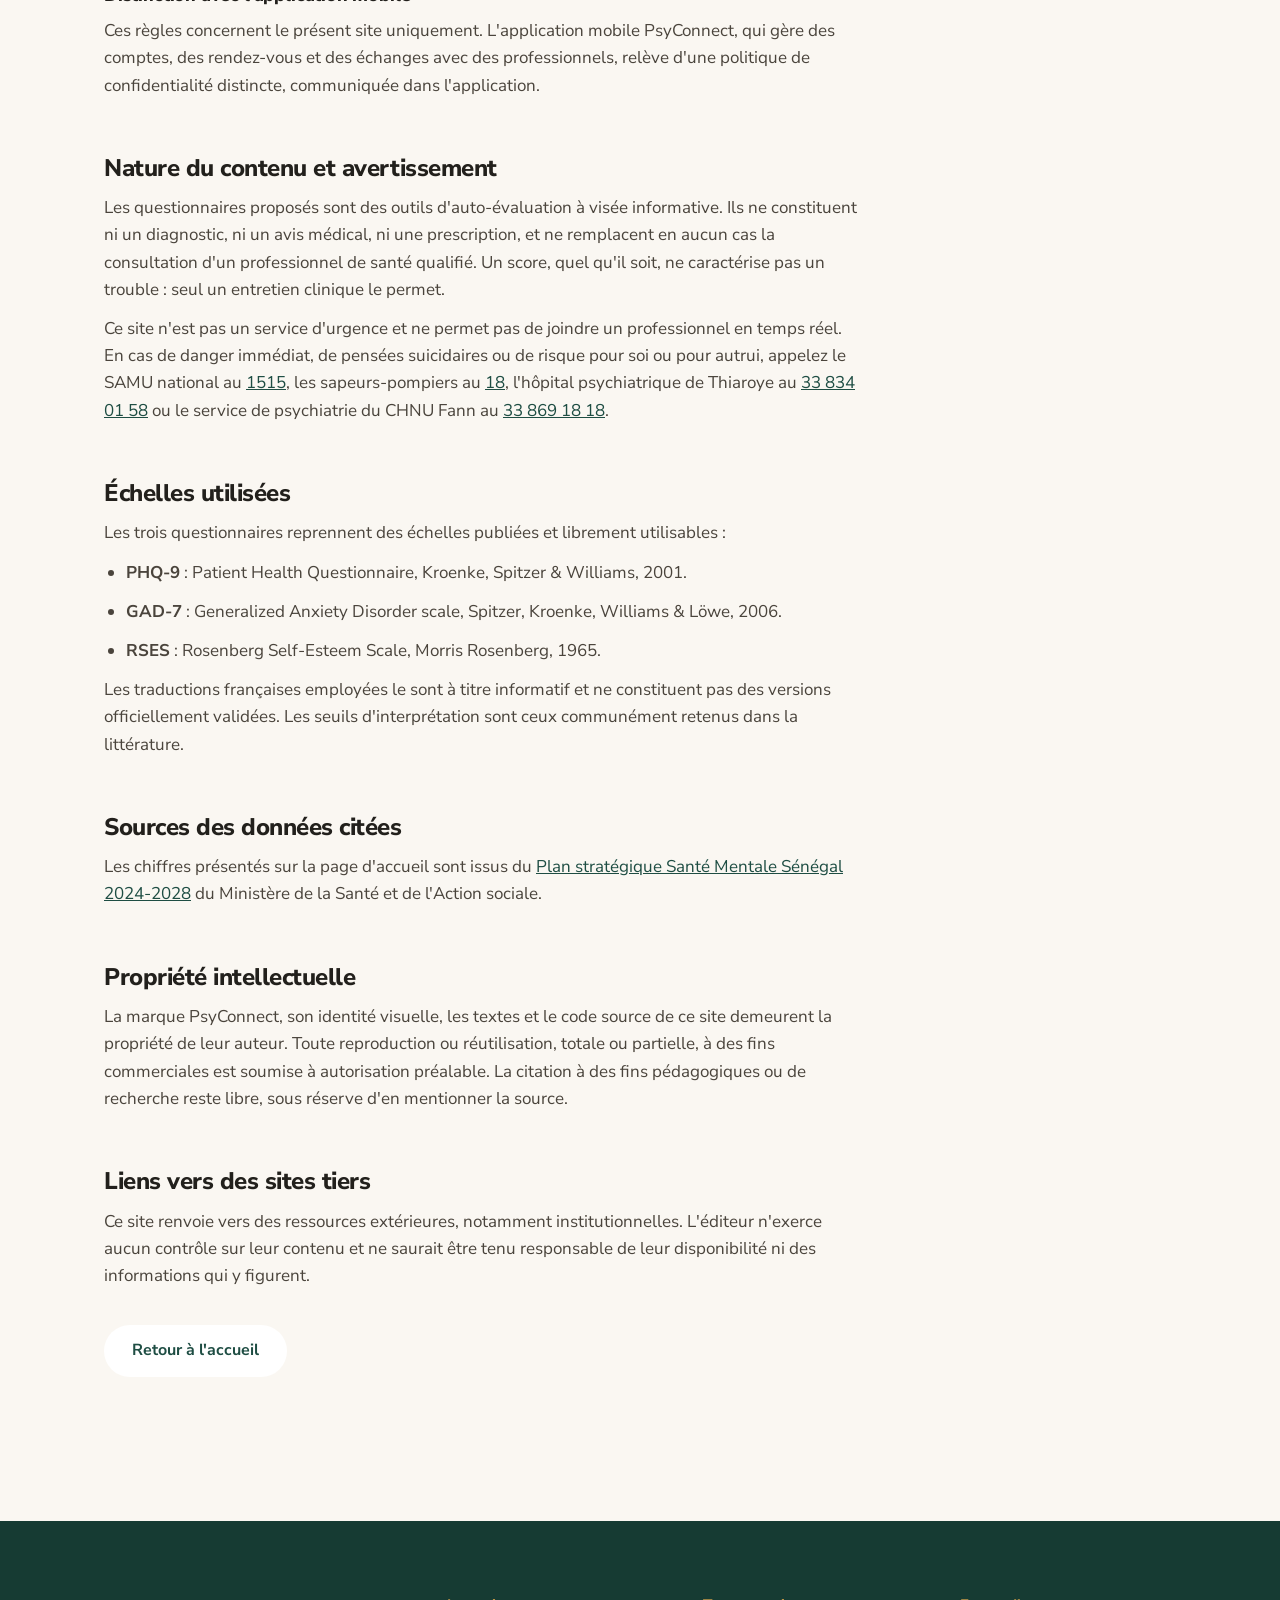
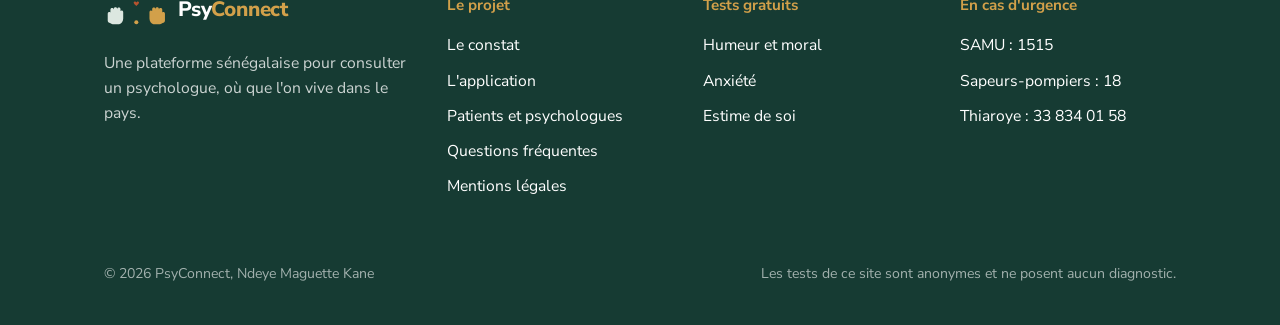
==== commit 8863e244: "Add files via upload" ====
--- a/website/mentions.html
+++ b/website/mentions.html
@@ -3,46 +3,40 @@
 <head>
 <meta charset="utf-8">
 <meta name="viewport" content="width=device-width, initial-scale=1">
-<title>Mentions légales et confidentialité — PsyConnect</title>
+<meta name="theme-color" content="#FAF7F2">
+<link rel="icon" href="assets/img/psyconnect-mark.svg" type="image/svg+xml">
+<link rel="preload" href="assets/fonts/nunito-sans-latin-400-normal.woff2" as="font" type="font/woff2" crossorigin>
+<link rel="preload" href="assets/fonts/nunito-sans-latin-800-normal.woff2" as="font" type="font/woff2" crossorigin>
+<link rel="stylesheet" href="assets/css/site.css">
+<title>Mentions légales et confidentialité | PsyConnect</title>
 <meta name="description" content="Mentions légales du site PsyConnect et politique de protection des données à caractère personnel. Le site ne collecte aucune donnée.">
-<meta name="theme-color" content="#0D7B6E">
-<meta name="robots" content="index, follow">
-<link rel="icon" href="assets/img/psyconnect-mark.svg" type="image/svg+xml">
-<link rel="stylesheet" href="assets/css/site.css">
-<link rel="preload" href="assets/fonts/figtree-latin-400-normal.woff2" as="font" type="font/woff2" crossorigin>
-<link rel="preload" href="assets/fonts/figtree-latin-700-normal.woff2" as="font" type="font/woff2" crossorigin>
 </head>
 <body>
 
 <header class="site-header" id="siteHeader">
   <div class="wrap">
     <a class="brand" href="index.html">
-      <img src="assets/img/psyconnect-mark-light.svg" alt="">
+      <img src="assets/img/psyconnect-mark.svg" alt="">
       <span class="brand-name">Psy<em>Connect</em></span>
     </a>
     <button class="nav-toggle" id="navToggle" aria-expanded="false" aria-controls="siteNav">Menu</button>
     <nav class="site-nav" id="siteNav">
-      <a href="index.html#probleme">Le constat</a>
+      <a href="index.html#constat">Le constat</a>
       <a href="index.html#application">L'application</a>
-      <a href="index.html#parcours">Patients &amp; psychologues</a>
+      <a href="index.html#parcours">Patients et psychologues</a>
       <a href="tests.html">Tests gratuits</a>
       <a href="index.html#faq">Questions</a>
     </nav>
-    <a class="btn btn--primary btn--sm" href="tests.html">Faire un test</a>
+    <a class="btn btn--primary btn--sm" href="index.html#application">Découvrir PsyConnect</a>
   </div>
 </header>
 
 <main>
 
-  <aside class="project-banner">
-    <div class="wrap">
-      <p><strong>Projet académique en cours de développement.</strong> Ce site présente PsyConnect ; l'application n'est pas encore ouverte au public.</p>
-    </div>
-  </aside>
   <section class="section">
     <div class="wrap">
       <div class="legal">
-        <div class="eyebrow">Informations légales</div>
+        <p class="hero-status">Informations légales</p>
         <h1>Mentions légales et protection des données</h1>
         <p class="updated">Dernière mise à jour : 30 septembre 2026</p>
 
@@ -61,19 +55,17 @@
 
         <h2>Hébergement</h2>
         <p>
-          Le site est hébergé par Cloudflare, Inc., 101 Townsend Street, San Francisco, CA 94107, États-Unis — <a href="https://www.cloudflare.com" target="_blank" rel="noopener">cloudflare.com</a>.
+          Le site est hébergé par Cloudflare, Inc., 101 Townsend Street, San Francisco, CA 94107, États-Unis, <a href="https://www.cloudflare.com" target="_blank" rel="noopener">cloudflare.com</a>.
           Il s'agit d'un hébergement de fichiers statiques : aucune base de données, aucun serveur
           applicatif, aucun traitement n'y est exécuté pour le compte de l'éditeur.
         </p>
 
         <h2>Protection des données à caractère personnel</h2>
 
-        <div class="callout">
-          <p>
-            <strong>Ce site ne collecte aucune donnée à caractère personnel.</strong> Aucune
-            inscription, aucun formulaire, aucun cookie, aucun traceur, aucune mesure d'audience.
-          </p>
-        </div>
+        <p>
+          Ce site ne collecte aucune donnée à caractère personnel : pas d'inscription, pas de
+          formulaire, pas de cookie, pas de traceur, pas de mesure d'audience.
+        </p>
 
         <h3>Les questionnaires d'auto-évaluation</h3>
         <p>
@@ -133,9 +125,9 @@
         <h2>Échelles utilisées</h2>
         <p>Les trois questionnaires reprennent des échelles publiées et librement utilisables :</p>
         <ul>
-          <li><strong>PHQ-9</strong> — Patient Health Questionnaire, Kroenke, Spitzer &amp; Williams, 2001.</li>
-          <li><strong>GAD-7</strong> — Generalized Anxiety Disorder scale, Spitzer, Kroenke, Williams &amp; Löwe, 2006.</li>
-          <li><strong>RSES</strong> — Rosenberg Self-Esteem Scale, Morris Rosenberg, 1965.</li>
+          <li><strong>PHQ-9</strong> : Patient Health Questionnaire, Kroenke, Spitzer &amp; Williams, 2001.</li>
+          <li><strong>GAD-7</strong> : Generalized Anxiety Disorder scale, Spitzer, Kroenke, Williams &amp; Löwe, 2006.</li>
+          <li><strong>RSES</strong> : Rosenberg Self-Esteem Scale, Morris Rosenberg, 1965.</li>
         </ul>
         <p>
           Les traductions françaises employées le sont à titre informatif et ne constituent pas des
@@ -147,7 +139,7 @@
         <p>
           Les chiffres présentés sur la page d'accueil sont issus du
           <a href="https://www.sante.gouv.sn/sites/default/files/Plan%20strate%CC%81gique%20Sante%CC%81%20Mentale%20Senegal%202024-2028%20V.pdf" target="_blank" rel="noopener">Plan
-          stratégique Santé Mentale Sénégal 2024–2028</a> du Ministère de la Santé et de l'Action
+          stratégique Santé Mentale Sénégal 2024-2028</a> du Ministère de la Santé et de l'Action
           sociale.
         </p>
 
@@ -167,7 +159,7 @@
         </p>
 
         <div class="actions">
-          <a class="btn btn--ghost" href="index.html">Retour à l'accueil</a>
+          <a class="btn btn--quiet" href="index.html">Retour à l'accueil</a>
         </div>
       </div>
     </div>
@@ -182,14 +174,14 @@
           <img src="assets/img/psyconnect-mark-light.svg" alt="">
           <span class="brand-name">Psy<em>Connect</em></span>
         </a>
-        <p class="tagline">Prenez soin de vous, en toute confiance. Une plateforme sénégalaise pour rendre l'accompagnement psychologique accessible partout dans le pays.</p>
+        <p class="tagline">Une plateforme sénégalaise pour consulter un psychologue, où que l'on vive dans le pays.</p>
       </div>
       <div>
         <h5>Le projet</h5>
         <ul>
-          <li><a href="index.html#probleme">Le constat</a></li>
+          <li><a href="index.html#constat">Le constat</a></li>
           <li><a href="index.html#application">L'application</a></li>
-          <li><a href="index.html#parcours">Les deux parcours</a></li>
+          <li><a href="index.html#parcours">Patients et psychologues</a></li>
           <li><a href="index.html#faq">Questions fréquentes</a></li>
           <li><a href="mentions.html">Mentions légales</a></li>
         </ul>
@@ -203,16 +195,16 @@
         </ul>
       </div>
       <div>
-        <h5>Urgences</h5>
-        <ul>
-          <li><a href="tel:1515">SAMU · 1515</a></li>
-          <li><a href="tel:18">Pompiers · 18</a></li>
-          <li><a href="tel:+221338340158">Thiaroye · 33 834 01 58</a></li>
+        <h5>En cas d'urgence</h5>
+        <ul>
+          <li><a href="tel:1515">SAMU : 1515</a></li>
+          <li><a href="tel:18">Sapeurs-pompiers : 18</a></li>
+          <li><a href="tel:+221338340158">Thiaroye : 33 834 01 58</a></li>
         </ul>
       </div>
     </div>
     <div class="footer-bottom">
-      <span>© <span id="year">2026</span> PsyConnect — Ndeye Maguette Kane.</span>
+      <span>© <span id="year">2026</span> PsyConnect, Ndeye Maguette Kane</span>
       <span>Les tests de ce site sont anonymes et ne posent aucun diagnostic.</span>
     </div>
   </div>
--- a/website/assets/css/site.css
+++ b/website/assets/css/site.css
@@ -1,669 +1,446 @@
 @font-face {
-  font-family: 'Figtree';
+  font-family: 'Nunito Sans';
   font-style: normal;
   font-weight: 400;
   font-display: swap;
-  src: url('../fonts/figtree-latin-400-normal.woff2') format('woff2');
+  src: url('../fonts/nunito-sans-latin-400-normal.woff2') format('woff2');
   unicode-range: U+0000-00FF, U+0131, U+0152-0153, U+02BB-02BC, U+02C6, U+02DA, U+02DC, U+0304, U+0308, U+0329, U+2000-206F, U+20AC, U+2122, U+2191, U+2193, U+2212, U+2215, U+FEFF, U+FFFD;
 }
 
 @font-face {
-  font-family: 'Figtree';
+  font-family: 'Nunito Sans';
   font-style: normal;
   font-weight: 400;
   font-display: swap;
-  src: url('../fonts/figtree-latin-ext-400-normal.woff2') format('woff2');
+  src: url('../fonts/nunito-sans-latin-ext-400-normal.woff2') format('woff2');
   unicode-range: U+0100-02BA, U+02BD-02C5, U+02C7-02CC, U+02CE-02D7, U+02DD-02FF, U+0304, U+0308, U+0329, U+1D00-1DBF, U+1E00-1E9F, U+1EF2-1EFF, U+2020, U+20A0-20AB, U+20AD-20C0, U+2113, U+2C60-2C7F, U+A720-A7FF;
 }
 
 @font-face {
-  font-family: 'Figtree';
-  font-style: normal;
-  font-weight: 500;
-  font-display: swap;
-  src: url('../fonts/figtree-latin-500-normal.woff2') format('woff2');
+  font-family: 'Nunito Sans';
+  font-style: normal;
+  font-weight: 600;
+  font-display: swap;
+  src: url('../fonts/nunito-sans-latin-600-normal.woff2') format('woff2');
   unicode-range: U+0000-00FF, U+0131, U+0152-0153, U+02BB-02BC, U+02C6, U+02DA, U+02DC, U+0304, U+0308, U+0329, U+2000-206F, U+20AC, U+2122, U+2191, U+2193, U+2212, U+2215, U+FEFF, U+FFFD;
 }
 
 @font-face {
-  font-family: 'Figtree';
-  font-style: normal;
-  font-weight: 500;
-  font-display: swap;
-  src: url('../fonts/figtree-latin-ext-500-normal.woff2') format('woff2');
+  font-family: 'Nunito Sans';
+  font-style: normal;
+  font-weight: 600;
+  font-display: swap;
+  src: url('../fonts/nunito-sans-latin-ext-600-normal.woff2') format('woff2');
   unicode-range: U+0100-02BA, U+02BD-02C5, U+02C7-02CC, U+02CE-02D7, U+02DD-02FF, U+0304, U+0308, U+0329, U+1D00-1DBF, U+1E00-1E9F, U+1EF2-1EFF, U+2020, U+20A0-20AB, U+20AD-20C0, U+2113, U+2C60-2C7F, U+A720-A7FF;
 }
 
 @font-face {
-  font-family: 'Figtree';
-  font-style: normal;
-  font-weight: 600;
-  font-display: swap;
-  src: url('../fonts/figtree-latin-600-normal.woff2') format('woff2');
+  font-family: 'Nunito Sans';
+  font-style: normal;
+  font-weight: 700;
+  font-display: swap;
+  src: url('../fonts/nunito-sans-latin-700-normal.woff2') format('woff2');
   unicode-range: U+0000-00FF, U+0131, U+0152-0153, U+02BB-02BC, U+02C6, U+02DA, U+02DC, U+0304, U+0308, U+0329, U+2000-206F, U+20AC, U+2122, U+2191, U+2193, U+2212, U+2215, U+FEFF, U+FFFD;
 }
 
 @font-face {
-  font-family: 'Figtree';
-  font-style: normal;
-  font-weight: 600;
-  font-display: swap;
-  src: url('../fonts/figtree-latin-ext-600-normal.woff2') format('woff2');
+  font-family: 'Nunito Sans';
+  font-style: normal;
+  font-weight: 700;
+  font-display: swap;
+  src: url('../fonts/nunito-sans-latin-ext-700-normal.woff2') format('woff2');
   unicode-range: U+0100-02BA, U+02BD-02C5, U+02C7-02CC, U+02CE-02D7, U+02DD-02FF, U+0304, U+0308, U+0329, U+1D00-1DBF, U+1E00-1E9F, U+1EF2-1EFF, U+2020, U+20A0-20AB, U+20AD-20C0, U+2113, U+2C60-2C7F, U+A720-A7FF;
 }
 
 @font-face {
-  font-family: 'Figtree';
-  font-style: normal;
-  font-weight: 700;
-  font-display: swap;
-  src: url('../fonts/figtree-latin-700-normal.woff2') format('woff2');
+  font-family: 'Nunito Sans';
+  font-style: normal;
+  font-weight: 800;
+  font-display: swap;
+  src: url('../fonts/nunito-sans-latin-800-normal.woff2') format('woff2');
   unicode-range: U+0000-00FF, U+0131, U+0152-0153, U+02BB-02BC, U+02C6, U+02DA, U+02DC, U+0304, U+0308, U+0329, U+2000-206F, U+20AC, U+2122, U+2191, U+2193, U+2212, U+2215, U+FEFF, U+FFFD;
 }
 
 @font-face {
-  font-family: 'Figtree';
-  font-style: normal;
-  font-weight: 700;
-  font-display: swap;
-  src: url('../fonts/figtree-latin-ext-700-normal.woff2') format('woff2');
+  font-family: 'Nunito Sans';
+  font-style: normal;
+  font-weight: 800;
+  font-display: swap;
+  src: url('../fonts/nunito-sans-latin-ext-800-normal.woff2') format('woff2');
   unicode-range: U+0100-02BA, U+02BD-02C5, U+02C7-02CC, U+02CE-02D7, U+02DD-02FF, U+0304, U+0308, U+0329, U+1D00-1DBF, U+1E00-1E9F, U+1EF2-1EFF, U+2020, U+20A0-20AB, U+20AD-20C0, U+2113, U+2C60-2C7F, U+A720-A7FF;
 }
 
 :root {
-  --teal: #0D7B6E;
-  --teal-dark: #095C52;
-  --teal-deep: #06413A;
-  --teal-light: #E6F4F1;
-  --teal-mid: #C2E8E2;
-  --teal-soft: #F2FAF8;
-
-  --gold: #D4A853;
-  --gold-dark: #B8843A;
-  --gold-light: #FBF3E2;
-
-  --bg: #F7F5F2;
-  --white: #FFFFFF;
-  --surface-alt: #F4F6F5;
-
-  --rule: #E7E4DE;
-  --rule-strong: #D5D1C9;
-
-  --text: #1A1A2E;
-  --text-2: #4A4A5E;
-  --muted: #7A7A8C;
-  --faint: #A6A6B4;
-
-  --success: #1E9E6A;
-  --success-bg: #E6F6EF;
-  --warning: #C98A16;
-  --warning-bg: #FDF3E0;
-  --danger: #D64545;
-  --danger-bg: #FDECEA;
-  --emergency: #E53935;
-
-  --r: 12px;
-  --r-sm: 8px;
-
+  --bg: #FAF7F2;
+  --surface: #FFFFFF;
+  --sand: #EFE9DF;
+  --sand-2: #F3EEE6;
+  --ink: #22201C;
+  --ink-2: #4A443C;
+  --muted: #6B645A;
+  --green: #1E4D43;
+  --green-dark: #163B33;
+  --green-soft: #DCE7E0;
+  --green-mid: #4F8C7B;
+  --terra: #B5532F;
+  --terra-dark: #A2461F;
+  --terra-soft: #F6E4DB;
+  --ocre: #D2A04A;
+  --ocre-dark: #9A6B12;
+  --ocre-soft: #F5EBD3;
+  --r: 18px;
+  --r-sm: 6px;
+  --wrap: 1120px;
   --gutter: 24px;
-  --maxw: 1120px;
-}
-
-* { box-sizing: border-box; }
-
-html { scroll-behavior: smooth; }
+}
+
+*, *::before, *::after { box-sizing: border-box; }
+
+html { -webkit-text-size-adjust: 100%; scroll-behavior: smooth; scroll-padding-top: 88px; }
 
 body {
   margin: 0;
   background: var(--bg);
-  color: var(--text);
-  font-family: Figtree, -apple-system, BlinkMacSystemFont, "Segoe UI", Roboto, sans-serif;
+  color: var(--ink);
+  font-family: 'Nunito Sans', system-ui, -apple-system, 'Segoe UI', sans-serif;
   font-size: 17px;
-  line-height: 1.58;
+  line-height: 1.6;
   -webkit-font-smoothing: antialiased;
 }
 
-h1, h2, h3, h4 {
-  margin: 0;
-  font-weight: 700;
-  color: var(--text);
-}
-
-h1 { font-size: clamp(36px, 5.2vw, 60px); line-height: 1.04; letter-spacing: -.035em; }
-h2 { font-size: clamp(26px, 3.3vw, 37px); line-height: 1.12; letter-spacing: -.025em; }
-h3 { font-size: 20px; line-height: 1.24; letter-spacing: -.012em; }
-h4 { font-size: 16px; line-height: 1.3; letter-spacing: -.008em; }
+img { max-width: 100%; height: auto; display: block; }
+
+a { color: var(--green); }
+
+h1, h2, h3, h4 { margin: 0; color: var(--ink); line-height: 1.15; }
+
+h1 { font-size: clamp(2.4rem, 5.2vw, 4rem); font-weight: 800; letter-spacing: -0.025em; }
+h2 { font-size: clamp(1.8rem, 3.4vw, 2.6rem); font-weight: 800; letter-spacing: -0.02em; }
+h3 { font-size: 1.3rem; font-weight: 800; letter-spacing: -0.01em; }
+h4 { font-size: 1.05rem; font-weight: 700; }
 
 p { margin: 0; }
 
-a { color: var(--teal); text-decoration: none; }
-a:hover { color: var(--teal-dark); }
-
-img, svg { max-width: 100%; }
-
-.wrap {
-  width: 100%;
-  max-width: var(--maxw);
-  margin: 0 auto;
-  padding: 0 var(--gutter);
-}
-
-.eyebrow {
-  font-size: 12px;
-  font-weight: 700;
-  letter-spacing: .14em;
-  text-transform: uppercase;
-  color: var(--teal);
-  margin-bottom: 18px;
-}
-
-.lede { font-size: 19px; color: var(--text-2); }
-
-.section { padding: 92px 0; }
-.section--tight { padding: 60px 0; }
-.section--alt { background: var(--white); }
-.section--soft { background: var(--teal-soft); }
-.section + .section--alt,
-.section + .section--soft,
-.section--alt + .section,
-.section--soft + .section { border-top: 1px solid var(--rule); }
-
-.section-head { max-width: 660px; margin-bottom: 52px; }
-.section-head p { margin-top: 20px; }
+.wrap { max-width: var(--wrap); margin: 0 auto; padding: 0 var(--gutter); }
+
+.lede { font-size: 1.2rem; color: var(--ink-2); max-width: 38em; }
+
+.label { font-size: 0.95rem; font-weight: 700; color: var(--ocre-dark); margin-bottom: 14px; }
+
+.is-hidden { display: none !important; }
 
 .btn {
   display: inline-flex;
   align-items: center;
   justify-content: center;
-  border: 1.4px solid transparent;
-  border-radius: var(--r-sm);
-  padding: 15px 26px;
-  font-family: inherit;
-  font-size: 15px;
-  font-weight: 700;
-  line-height: 1;
+  gap: 10px;
+  min-height: 52px;
+  padding: 0 28px;
+  border: 0;
+  border-radius: 999px;
+  font: inherit;
+  font-weight: 700;
+  font-size: 1rem;
+  text-decoration: none;
   cursor: pointer;
-  transition: background .14s linear, color .14s linear, border-color .14s linear;
-}
-
-.btn--primary { background: var(--teal); color: var(--white); border-color: var(--teal); }
-.btn--primary:hover { background: var(--teal-deep); border-color: var(--teal-deep); color: var(--white); }
-
-.btn--ghost { background: var(--white); color: var(--teal); border-color: var(--teal-mid); }
-.btn--ghost:hover { background: var(--teal-light); color: var(--teal-deep); border-color: var(--teal); }
-
-.btn--gold { background: var(--gold); color: #33240A; border-color: var(--gold); }
-.btn--gold:hover { background: var(--gold-dark); color: var(--white); border-color: var(--gold-dark); }
-
-.btn--onteal { background: transparent; color: var(--white); border-color: rgba(255, 255, 255, .45); }
-.btn--onteal:hover { background: var(--white); color: var(--teal-deep); border-color: var(--white); }
-
-.btn--sm { padding: 11px 18px; font-size: 14px; }
+  transition: background-color .15s ease, color .15s ease;
+}
+.btn--primary { background: var(--green); color: #fff; }
+.btn--primary:hover { background: var(--green-dark); }
+.btn--quiet { background: var(--surface); color: var(--green); }
+.btn--quiet:hover { background: var(--green-soft); }
+.btn--light { background: var(--bg); color: var(--green); }
+.btn--light:hover { background: #fff; }
+.btn--outline-light { background: transparent; color: #fff; box-shadow: inset 0 0 0 1.5px rgba(255,255,255,.55); }
+.btn--outline-light:hover { background: rgba(255,255,255,.08); }
+.btn--sm { min-height: 44px; padding: 0 20px; font-size: .95rem; }
 .btn--block { width: 100%; }
 
-.actions { display: flex; flex-wrap: wrap; gap: 12px; margin-top: 36px; }
+.text-link {
+  font-weight: 700;
+  color: var(--green);
+  text-decoration: underline;
+  text-decoration-thickness: 2px;
+  text-underline-offset: 5px;
+  text-decoration-color: var(--ocre);
+}
+.text-link:hover { text-decoration-color: var(--green); }
 
 .site-header {
   position: sticky;
   top: 0;
-  z-index: 60;
-  background: var(--teal-deep);
-  border-bottom: 3px solid var(--gold);
-}
-.site-header.is-stuck { box-shadow: 0 10px 24px rgba(6, 65, 58, .14); }
-
-.site-header .wrap {
-  display: flex;
-  align-items: center;
-  gap: 28px;
-  height: 78px;
-}
-
-.brand { display: flex; align-items: center; gap: 11px; color: var(--white); }
-.brand img { width: 58px; height: 31px; display: block; }
-.brand-name { font-size: 22px; font-weight: 700; letter-spacing: -.03em; color: var(--white); }
-.brand-name em { font-style: normal; color: var(--gold); }
+  z-index: 20;
+  background: var(--bg);
+  transition: background-color .2s ease;
+}
+.site-header.is-stuck { background: rgba(250, 247, 242, .96); }
+.site-header .wrap { display: flex; align-items: center; gap: 32px; height: 76px; }
+
+.brand { display: inline-flex; align-items: center; gap: 10px; text-decoration: none; }
+.brand img { width: 64px; height: auto; }
+.brand-name { font-weight: 800; font-size: 1.3rem; color: var(--ink); letter-spacing: -0.01em; }
+.brand-name em { font-style: normal; color: var(--green); }
 
 .site-nav { display: flex; gap: 26px; margin-left: auto; }
-.site-nav a { color: rgba(255, 255, 255, .82); font-size: 15px; font-weight: 500; }
-.site-nav a:hover { color: var(--gold); }
+.site-nav a { color: var(--ink-2); text-decoration: none; font-weight: 600; font-size: .98rem; }
+.site-nav a:hover { color: var(--green); }
 
 .nav-toggle {
   display: none;
   margin-left: auto;
-  background: transparent;
-  border: 1.4px solid rgba(255, 255, 255, .45);
-  border-radius: var(--r-sm);
-  padding: 9px 14px;
+  min-height: 42px;
+  padding: 0 18px;
+  border: 0;
+  border-radius: 999px;
+  background: var(--sand);
+  color: var(--ink);
+  font: inherit;
+  font-weight: 700;
   cursor: pointer;
-  font: inherit;
-  font-size: 14px;
-  font-weight: 600;
-  color: var(--white);
-}
-
-.hero { padding: 72px 0 88px; }
-.hero .wrap {
-  display: grid;
-  grid-template-columns: 1.06fr .94fr;
-  gap: 64px;
-  align-items: start;
-}
-.hero h1 .accent { color: var(--teal-dark); }
-.hero .lede { margin-top: 26px; max-width: 29em; font-size: 20px; }
-.hero-note {
-  margin-top: 30px;
-  padding-top: 18px;
-  border-top: 1px solid var(--rule);
-  font-size: 14.5px;
-  color: var(--muted);
-  max-width: 34em;
-}
-
-.kicker {
-  display: inline-block;
-  font-size: 12px;
-  font-weight: 700;
-  letter-spacing: .14em;
-  text-transform: uppercase;
-  color: var(--gold-dark);
-  border-bottom: 2px solid var(--gold);
-  padding-bottom: 6px;
-  margin-bottom: 26px;
-}
-
-.shot {
-  margin: 0;
-  border: 1px solid var(--rule-strong);
-  border-radius: var(--r);
-  background: var(--white);
-  padding: 8px;
-  max-width: 342px;
-}
-.shot img { display: block; width: 100%; height: auto; border-radius: 6px; }
-.shot-wrap { display: flex; flex-direction: column; align-items: center; }
-.screen-cap { margin-top: 14px; font-size: 13px; color: var(--muted); text-align: center; max-width: 342px; }
-.figures { display: grid; grid-template-columns: repeat(3, 1fr); }
-.figure { padding: 4px 30px 8px; border-left: 1px solid var(--rule); }
-.figure:first-child { border-left: 0; padding-left: 0; }
-.figure:last-child { padding-right: 0; }
-.figure b {
-  display: block;
-  font-size: 46px;
-  font-weight: 700;
-  line-height: 1;
-  letter-spacing: -.045em;
-  color: var(--teal-dark);
-}
-.figure p { margin-top: 14px; font-size: 15px; color: var(--text-2); }
-.figures-source { margin-top: 20px; font-size: 13px; color: var(--muted); }
-.figures-source a { color: var(--muted); text-decoration: underline; text-underline-offset: 3px; }
-
-.features { display: grid; grid-template-columns: repeat(3, 1fr); border-top: 1px solid var(--rule); }
-.feature { padding: 34px 30px 36px; border-left: 1px solid var(--rule); border-bottom: 1px solid var(--rule); }
-.feature:nth-child(3n+1) { border-left: 0; padding-left: 0; }
-.feature:nth-child(3n) { padding-right: 0; }
-.feature svg { width: 22px; height: 22px; color: var(--teal); display: block; margin-bottom: 20px; }
-.feature.is-gold svg { color: var(--gold-dark); }
-.feature h3 { margin-bottom: 10px; }
-.feature p { font-size: 15px; color: var(--text-2); }
-
-.paths { display: grid; grid-template-columns: 1fr 1fr; gap: 1px; background: var(--rule); border: 1px solid var(--rule); border-radius: var(--r); overflow: hidden; }
-.path { background: var(--white); padding: 40px 34px; }
-.path--psy { background: var(--teal-deep); color: var(--white); }
-.path--psy h3 { color: var(--white); }
-.path--psy .eyebrow { color: var(--teal-mid); }
-.path h3 { margin-bottom: 8px; }
-.path ul { list-style: none; margin: 24px 0 0; padding: 0; }
-.path li {
-  padding: 13px 0 13px 26px;
-  border-top: 1px solid var(--rule);
+}
+
+.section { padding: 104px 0; }
+.section--sand { background: var(--sand); }
+.section--tight { padding: 64px 0; }
+.section-head { max-width: 680px; margin-bottom: 56px; }
+.section-head .lede { margin-top: 18px; }
+
+.hero { padding: 48px 0 0; overflow: hidden; }
+.hero .wrap { display: grid; grid-template-columns: 1.08fr .92fr; gap: 56px; align-items: end; }
+.hero-text { padding-bottom: 96px; }
+.hero-status { font-size: .95rem; color: var(--ocre-dark); font-weight: 700; margin-bottom: 26px; }
+.hero-status span { color: var(--muted); font-weight: 400; }
+.hero h1 .accent { color: var(--green); }
+.hero .lede { margin-top: 26px; }
+.actions { display: flex; flex-wrap: wrap; align-items: center; gap: 18px 28px; margin-top: 36px; }
+
+.arch {
   position: relative;
-  font-size: 15.5px;
-  color: var(--text-2);
-}
-.path--psy li { border-top-color: rgba(255, 255, 255, .16); color: rgba(255, 255, 255, .86); }
-.path li::before {
+  background: var(--sand);
+  border-radius: 999px 999px 0 0;
+  padding: 64px 48px 0;
+}
+.arch img { margin: 0 auto; width: 100%; max-width: 330px; }
+.hero .arch { padding-top: 72px; }
+.hero .arch img { max-width: 340px; }
+.arch-cap { font-size: .9rem; color: var(--muted); margin-top: 16px; text-align: center; }
+
+.constat-grid { display: grid; grid-template-columns: .9fr 1.1fr; gap: 64px; align-items: start; }
+.constat-grid .lede { margin-top: 20px; }
+.figures { display: grid; grid-template-columns: repeat(3, 1fr); gap: 32px; }
+.figure b { display: block; font-size: clamp(3rem, 6vw, 4.6rem); font-weight: 800; line-height: 1; color: var(--green); letter-spacing: -0.03em; }
+.figure p { margin-top: 14px; color: var(--ink-2); font-size: 1rem; }
+.figure:nth-child(2) b { color: var(--terra); }
+.source { margin-top: 40px; font-size: .9rem; color: var(--muted); }
+
+.story { display: grid; grid-template-columns: 1fr 1fr; gap: 72px; align-items: center; }
+.story + .story { margin-top: 112px; }
+.story--flip .story-media { order: 2; }
+.story-media .arch { padding: 48px 40px 0; }
+.story-media .arch img { max-width: 290px; }
+.story-media .arch--terra { background: var(--terra-soft); }
+.story-media .arch--green { background: var(--green-soft); }
+.story-text h3 { font-size: clamp(1.5rem, 2.6vw, 2rem); }
+.story-text p { margin-top: 18px; color: var(--ink-2); font-size: 1.08rem; }
+.story-text ul { margin: 22px 0 0; padding: 0; list-style: none; }
+.story-text li { position: relative; padding-left: 26px; margin-top: 12px; color: var(--ink-2); }
+.story-text li::before { content: ""; position: absolute; left: 0; top: .62em; width: 10px; height: 10px; border-radius: 50%; background: var(--ocre); }
+
+.also { margin-top: 112px; }
+.also h3 { margin-bottom: 32px; }
+.also-grid { display: grid; grid-template-columns: repeat(3, 1fr); gap: 48px; }
+.also-grid h4 { font-size: 1.12rem; }
+.also-grid p { margin-top: 10px; color: var(--ink-2); font-size: 1rem; }
+
+.paths { display: grid; grid-template-columns: 1fr 1fr; gap: 20px; }
+.path { background: var(--surface); border-radius: var(--r); padding: 44px 40px; }
+.path h3 { margin-bottom: 26px; }
+.path ul { margin: 0; padding: 0; list-style: none; }
+.path li { padding: 10px 0; color: var(--ink-2); }
+.path li b { color: var(--ink); }
+.path--psy { background: var(--green); }
+.path--psy .label { color: var(--ocre); }
+.path--psy h3, .path--psy li b { color: #fff; }
+.path--psy li { color: rgba(255, 255, 255, .82); }
+
+.tests-split { display: grid; grid-template-columns: 1fr 1fr; gap: 64px; align-items: center; }
+.tests-split p { margin-top: 20px; color: var(--ink-2); font-size: 1.08rem; }
+.rows { background: var(--surface); border-radius: var(--r); padding: 8px; }
+.rows a { display: flex; align-items: center; gap: 18px; padding: 18px 20px; border-radius: 12px; text-decoration: none; color: var(--ink); }
+.rows a:hover { background: var(--sand-2); }
+.rows .ico { flex: none; display: grid; place-items: center; width: 46px; height: 46px; border-radius: 50%; background: var(--green-soft); color: var(--green); }
+.rows a:nth-child(2) .ico { background: var(--ocre-soft); color: var(--ocre-dark); }
+.rows a:nth-child(3) .ico { background: var(--terra-soft); color: var(--terra-dark); }
+.rows b { display: block; font-size: 1.08rem; }
+.rows small { display: block; color: var(--muted); font-size: .92rem; }
+.rows .chev { margin-left: auto; color: var(--muted); }
+
+.trust { display: grid; grid-template-columns: repeat(2, 1fr); gap: 48px 72px; max-width: 980px; }
+.trust p { margin-top: 10px; color: var(--ink-2); }
+
+.faq { max-width: 820px; display: grid; gap: 10px; }
+.faq details { background: var(--surface); border-radius: 14px; }
+.faq summary { list-style: none; cursor: pointer; padding: 22px 64px 22px 26px; font-weight: 700; font-size: 1.08rem; position: relative; }
+.faq summary::-webkit-details-marker { display: none; }
+.faq summary::after { content: "+"; position: absolute; right: 26px; top: 50%; transform: translateY(-50%); font-size: 1.5rem; font-weight: 400; color: var(--green); }
+.faq details[open] summary::after { content: "−"; }
+.faq .answer { padding: 0 26px 24px; color: var(--ink-2); }
+
+.urgent { background: var(--terra-soft); border-radius: var(--r); padding: 44px 44px 40px; }
+.urgent h3 { color: var(--terra-dark); }
+.urgent p { margin-top: 12px; color: var(--ink-2); max-width: 46em; }
+.call-list { display: flex; flex-wrap: wrap; gap: 12px; margin-top: 26px; }
+.call-list a {
+  display: inline-flex;
+  align-items: center;
+  gap: 12px;
+  min-height: 52px;
+  padding: 0 22px 0 8px;
+  border-radius: 999px;
+  background: var(--surface);
+  color: var(--ink);
+  font-weight: 700;
+  text-decoration: none;
+}
+.call-list a::before {
   content: "";
-  position: absolute;
-  left: 0; top: 21px;
-  width: 12px;
-  height: 1.5px;
-  background: var(--teal);
-}
-.path--psy li::before { background: var(--gold); }
-
-.split {
-  display: grid;
-  grid-template-columns: 1.05fr .95fr;
-  gap: 56px;
-  border: 1px solid var(--rule);
-  border-radius: var(--r);
-  background: var(--white);
-  padding: 48px 44px;
-}
-.split p { margin-top: 20px; color: var(--text-2); }
-
-.list-links { border-top: 1px solid var(--rule); }
-.list-links a {
-  display: flex;
-  align-items: baseline;
-  gap: 18px;
-  padding: 18px 4px;
-  border-bottom: 1px solid var(--rule);
-  color: var(--text);
-}
-.list-links a:hover { background: var(--teal-soft); }
-.list-links .n { font-size: 15px; font-weight: 700; color: var(--gold-dark); min-width: 24px; }
-.list-links b { display: block; font-size: 16px; font-weight: 600; }
-.list-links span { font-size: 13.5px; color: var(--muted); }
-.list-links .arrow { margin-left: auto; color: var(--faint); }
-
-.trust { display: grid; grid-template-columns: repeat(4, 1fr); gap: 28px; }
-.trust div { border-top: 2px solid var(--teal); padding-top: 18px; }
-.trust h4 { margin-bottom: 10px; }
-.trust p { font-size: 14.5px; color: var(--text-2); }
-
-.faq { max-width: 800px; border-top: 1px solid var(--rule); }
-.faq details { border-bottom: 1px solid var(--rule); }
-.faq summary {
-  cursor: pointer;
-  list-style: none;
-  padding: 22px 44px 22px 0;
-  font-size: 17.5px;
-  font-weight: 600;
-  position: relative;
-}
-.faq summary::-webkit-details-marker { display: none; }
-.faq summary::after {
-  content: "";
-  position: absolute;
-  right: 10px; top: 50%;
-  width: 11px; height: 1.5px;
-  background: var(--teal);
-}
-.faq summary::before {
-  content: "";
-  position: absolute;
-  right: 15px; top: 50%;
-  width: 1.5px; height: 11px;
-  margin-top: -5px;
-  background: var(--teal);
-  transition: opacity .15s linear;
-}
-.faq details[open] summary::before { opacity: 0; }
-.faq .answer { padding: 0 40px 24px 0; color: var(--text-2); font-size: 16px; }
-
-.project-banner {
-  background: var(--gold-light);
-  border-bottom: 1px solid var(--rule-strong);
-}
-.project-banner p {
-  padding: 10px 0;
-  font-size: 14.5px;
-  color: #6E4B0D;
-}
-
-.emergency-band {
-  background: var(--danger-bg);
-  border-left: 3px solid var(--emergency);
-  border-radius: var(--r);
-  padding: 30px 32px;
-}
-.emergency-band h3 { color: #8E2C2C; }
-.emergency-band p { margin-top: 10px; font-size: 15.5px; color: #6E2626; max-width: 48em; }
-.emergency-nums { display: flex; flex-wrap: wrap; gap: 10px; margin-top: 20px; }
-.emergency-nums a {
-  background: var(--white);
-  border: 1px solid rgba(214, 69, 69, .3);
-  border-radius: var(--r-sm);
-  padding: 10px 16px;
-  font-size: 14.5px;
-  font-weight: 600;
-  color: #8E2C2C;
-}
-.emergency-nums a:hover { background: var(--emergency); color: var(--white); border-color: var(--emergency); }
-
-.site-footer {
-  background: var(--teal-deep);
-  color: rgba(255, 255, 255, .7);
-  padding: 60px 0 32px;
-  font-size: 15px;
-}
-.site-footer .brand-name { color: var(--white); }
-.site-footer .brand-name em { color: var(--gold); }
-.footer-grid { display: grid; grid-template-columns: 1.7fr 1fr 1fr 1fr; gap: 40px; }
-.site-footer h5 {
-  font-size: 11px;
-  letter-spacing: .14em;
-  text-transform: uppercase;
-  color: rgba(255, 255, 255, .45);
-  margin: 0 0 18px;
-  font-weight: 700;
-}
-.site-footer ul { list-style: none; margin: 0; padding: 0; }
-.site-footer li { padding: 7px 0; }
-.site-footer a { color: rgba(255, 255, 255, .78); }
-.site-footer a:hover { color: var(--gold); }
-.site-footer .tagline { margin-top: 18px; max-width: 26em; font-size: 14.5px; }
-.footer-bottom {
-  margin-top: 46px;
-  padding-top: 22px;
-  border-top: 1px solid rgba(255, 255, 255, .14);
-  display: flex;
-  justify-content: space-between;
-  gap: 20px;
-  flex-wrap: wrap;
-  font-size: 13.5px;
-  color: rgba(255, 255, 255, .48);
-}
-
-.tests-hero { padding: 64px 0 0; }
-.tests-hero h1 { max-width: 14em; }
-.tests-hero p { margin-top: 22px; max-width: 40em; }
-
-.privacy-note {
-  margin-top: 30px;
-  display: flex;
-  align-items: flex-start;
-  gap: 13px;
-  background: var(--success-bg);
-  border-left: 3px solid var(--success);
-  border-radius: var(--r-sm);
-  padding: 16px 20px;
-  font-size: 15px;
-  color: #0E5F3F;
-  max-width: 44em;
-}
-.privacy-note svg { width: 19px; height: 19px; flex: none; margin-top: 2px; }
-
-.test-cards { background: var(--rule); display: grid; gap: 1px; grid-template-columns: repeat(3, 1fr); border: 1px solid var(--rule); border-radius: var(--r); overflow: hidden; }
-.test-card { background: var(--white); padding: 32px 28px; display: flex; flex-direction: column; }
-.test-card .code {
-  font-size: 12px;
-  font-weight: 700;
-  letter-spacing: .12em;
-  text-transform: uppercase;
-  color: var(--gold-dark);
-}
-.test-card h3 { margin: 14px 0 12px; }
-.test-card p { font-size: 15px; color: var(--text-2); flex: 1; }
-.test-meta { margin: 24px 0; border-top: 1px solid var(--rule); }
-.test-meta div {
-  display: flex;
-  justify-content: space-between;
-  padding: 8px 0;
-  border-bottom: 1px solid var(--rule);
-  font-size: 13.5px;
-  color: var(--muted);
-}
-.test-meta div b { font-weight: 600; color: var(--text); }
-
-.notice {
-  background: var(--warning-bg);
-  border-left: 3px solid var(--warning);
-  border-radius: var(--r-sm);
-  padding: 22px 26px;
-}
-.notice h4 { color: #8A5E10; margin-bottom: 10px; }
-.notice p { font-size: 15px; color: #6E4B0D; }
-
-.runner { max-width: 700px; margin: 0 auto; }
-.runner-top { display: flex; align-items: baseline; gap: 18px; margin-bottom: 12px; }
-.runner-top .back {
-  background: none;
-  border: none;
-  padding: 0;
-  font: inherit;
-  font-size: 15px;
-  font-weight: 500;
-  color: var(--muted);
-  cursor: pointer;
-}
-.runner-top .back:hover { color: var(--teal); }
-.runner-top .count { margin-left: auto; font-size: 13px; font-weight: 600; letter-spacing: .06em; text-transform: uppercase; color: var(--muted); }
-
-.progress { height: 4px; border-radius: 2px; overflow: hidden; background: var(--rule); }
-.progress i { display: block; height: 100%; background: var(--teal); transition: width .3s linear; }
-
-.q-frame { margin-top: 44px; }
-.q-context { font-size: 14px; color: var(--muted); margin-bottom: 16px; max-width: 42em; }
-.q-text { font-size: clamp(24px, 3.2vw, 33px); font-weight: 700; line-height: 1.16; letter-spacing: -.028em; }
-
-.choices { margin-top: 36px; border-top: 1px solid var(--rule-strong); }
+  width: 38px;
+  height: 38px;
+  border-radius: 50%;
+  background: var(--terra) url("data:image/svg+xml,%3Csvg xmlns='http://www.w3.org/2000/svg' viewBox='0 0 24 24' fill='%23fff'%3E%3Cpath d='M6.6 10.8a15.1 15.1 0 006.6 6.6l2.2-2.2c.3-.3.7-.4 1-.2 1.1.4 2.3.6 3.6.6.6 0 1 .4 1 1V20c0 .6-.4 1-1 1A17 17 0 013 4c0-.6.4-1 1-1h3.5c.6 0 1 .4 1 1 0 1.3.2 2.5.6 3.6.1.3 0 .7-.2 1z'/%3E%3C/svg%3E") center / 18px no-repeat;
+}
+.call-list a:hover { background: #fff; color: var(--terra-dark); }
+
+.site-footer { background: var(--green-dark); color: rgba(255, 255, 255, .78); padding: 72px 0 40px; margin-top: 40px; }
+.site-footer a { color: #fff; text-decoration: none; }
+.site-footer a:hover { text-decoration: underline; }
+.footer-grid { display: grid; grid-template-columns: 1.4fr 1fr 1fr 1fr; gap: 40px; }
+.site-footer .brand-name, .site-footer .brand-name em { color: #fff; }
+.site-footer .brand-name em { color: var(--ocre); }
+.tagline { margin-top: 16px; max-width: 26em; font-size: .98rem; }
+.site-footer h5 { margin: 0 0 16px; font-size: .95rem; color: var(--ocre); font-weight: 700; }
+.site-footer ul { margin: 0; padding: 0; list-style: none; display: grid; gap: 10px; font-size: .98rem; }
+.footer-bottom { display: flex; flex-wrap: wrap; justify-content: space-between; gap: 12px; margin-top: 64px; font-size: .88rem; color: rgba(255, 255, 255, .6); }
+
+.tests-hero { padding: 56px 0 24px; }
+.tests-hero .lede { margin-top: 22px; }
+.privacy { margin-top: 28px; display: inline-block; background: var(--green-soft); color: var(--green-dark); padding: 14px 20px; border-radius: 12px; font-size: .98rem; font-weight: 600; }
+.test-cards { display: grid; grid-template-columns: repeat(3, 1fr); gap: 20px; }
+.test-card { background: var(--surface); border-radius: var(--r); padding: 34px 30px 30px; display: flex; flex-direction: column; }
+.test-card .code { font-weight: 800; color: var(--ocre-dark); font-size: .95rem; }
+.test-card h3 { margin-top: 8px; }
+.test-card .desc { margin-top: 12px; color: var(--ink-2); font-size: 1rem; flex: 1; }
+.test-card .meta { margin: 22px 0 26px; color: var(--muted); font-size: .95rem; font-weight: 600; }
+.read-first { margin-top: 64px; max-width: 760px; }
+.read-first p { margin-top: 10px; color: var(--ink-2); }
+
+.runner { max-width: 720px; margin: 0 auto; }
+.runner-top { display: flex; justify-content: space-between; align-items: center; margin-bottom: 16px; }
+.back { background: none; border: 0; padding: 8px 0; font: inherit; font-weight: 700; color: var(--green); cursor: pointer; }
+.count { color: var(--muted); font-weight: 600; font-size: .95rem; }
+.progress { height: 8px; background: var(--sand); border-radius: 999px; overflow: hidden; }
+.progress i { display: block; height: 100%; background: var(--green); border-radius: 999px; transition: width .25s ease; }
+.q-frame { margin-top: 40px; }
+.q-context { color: var(--muted); font-size: .98rem; }
+.q-text { margin-top: 14px; font-size: clamp(1.4rem, 3vw, 1.9rem); font-weight: 800; line-height: 1.25; letter-spacing: -0.01em; }
+.choices { display: grid; gap: 10px; margin-top: 32px; }
 .choice {
   display: flex;
   align-items: center;
   gap: 16px;
   width: 100%;
+  min-height: 62px;
+  padding: 12px 20px;
+  border: 0;
+  border-radius: 14px;
+  background: var(--surface);
+  font: inherit;
+  font-weight: 600;
+  color: var(--ink);
   text-align: left;
-  background: transparent;
-  border: none;
-  border-bottom: 1px solid var(--rule);
-  padding: 18px 8px;
-  font: inherit;
-  font-size: 16.5px;
-  color: var(--text);
   cursor: pointer;
-  transition: background .12s linear, padding-left .12s linear;
-}
-.choice:hover { background: var(--white); padding-left: 14px; }
-.choice .mark {
-  width: 18px; height: 18px;
-  border: 1.5px solid var(--rule-strong);
-  border-radius: 4px;
-  flex: none;
-  position: relative;
-}
-.choice:hover .mark { border-color: var(--teal); }
-.choice.is-picked .mark { border-color: var(--teal); }
-.choice.is-picked .mark::after {
-  content: "";
-  position: absolute;
-  inset: 3px;
-  border-radius: 2px;
-  background: var(--teal);
-}
-.choice kbd {
-  margin-left: auto;
-  font-family: inherit;
-  font-size: 12px;
-  font-weight: 600;
-  color: var(--faint);
-}
-
-.result { max-width: 740px; margin: 0 auto; }
-.score-block { border: 1px solid var(--rule-strong); border-radius: var(--r); background: var(--white); padding: 36px 34px; }
-.score-head { display: flex; align-items: baseline; gap: 14px; flex-wrap: wrap; }
-.score-num { font-size: 62px; font-weight: 700; line-height: 1; letter-spacing: -.05em; }
-.score-max { font-size: 19px; color: var(--muted); }
-.score-band { margin-left: auto; border-radius: var(--r-sm); padding: 7px 14px; font-size: 14px; font-weight: 700; }
+  transition: background-color .12s ease, color .12s ease;
+}
+.choice:hover { background: var(--green-soft); }
+.choice .mark { flex: none; width: 22px; height: 22px; border-radius: 50%; box-shadow: inset 0 0 0 2px #CFC6B8; }
+.choice kbd { margin-left: auto; font: inherit; font-size: .85rem; color: var(--muted); }
+.choice.picked { background: var(--green); color: #fff; }
+.choice.picked .mark { box-shadow: inset 0 0 0 6px #fff; }
+.choice.picked kbd { color: rgba(255, 255, 255, .7); }
+
+.result { max-width: 760px; margin: 0 auto; }
+.result h2 { margin-top: 48px; font-size: 1.6rem; }
+.result > div > p { margin-top: 14px; color: var(--ink-2); }
+.score-block { background: var(--surface); border-radius: var(--r); padding: 36px 34px 30px; }
+.score-head { display: flex; flex-wrap: wrap; align-items: baseline; gap: 10px 14px; }
+.score-num { font-size: 4.4rem; font-weight: 800; line-height: 1; letter-spacing: -0.03em; }
+.score-max { color: var(--muted); font-weight: 600; }
+.score-band { margin-left: auto; align-self: center; padding: 7px 14px; border-radius: var(--r-sm); color: #fff; font-weight: 700; font-size: .95rem; }
 .gauge { margin-top: 28px; }
-.gauge-track { height: 9px; border-radius: 5px; overflow: hidden; display: flex; background: var(--rule); }
-.gauge-track i { height: 100%; }
+.gauge-track { display: flex; gap: 3px; height: 12px; }
+.gauge-track i { display: block; height: 100%; }
+.gauge-track i:first-child { border-radius: 999px 0 0 999px; }
+.gauge-track i:last-child { border-radius: 0 999px 999px 0; }
 .gauge-cursor { position: relative; height: 18px; }
-.gauge-cursor b { position: absolute; top: 3px; transform: translateX(-50%); width: 2px; height: 12px; background: var(--text); }
-.gauge-labels { display: flex; justify-content: space-between; font-size: 12px; font-weight: 600; color: var(--muted); }
-
-.result h2 { font-size: 26px; margin: 40px 0 16px; }
-.result p { color: var(--text-2); }
-.result p + p { margin-top: 15px; }
-
-.limits { margin-top: 32px; background: var(--warning-bg); border-left: 3px solid var(--warning); border-radius: var(--r-sm); padding: 22px 26px; }
-.limits h4 { color: #8A5E10; margin-bottom: 10px; }
-.limits p { font-size: 15px; color: #6E4B0D; }
-
-.crisis { margin-top: 32px; background: var(--danger-bg); border-left: 3px solid var(--emergency); border-radius: var(--r-sm); padding: 26px 28px; }
-.crisis h4 { font-size: 18px; color: #8E2C2C; margin-bottom: 10px; }
-.crisis p { font-size: 15.5px; color: #6E2626; }
-
-.next-step { margin-top: 32px; background: var(--teal-deep); color: var(--white); border-radius: var(--r); padding: 36px 32px; }
-.next-step h3 { color: var(--white); font-size: 24px; }
-.next-step p { color: rgba(255, 255, 255, .8); margin-top: 12px; max-width: 34em; }
-.next-step .row { display: flex; gap: 12px; flex-wrap: wrap; margin-top: 26px; }
-
-.result-actions { display: flex; gap: 12px; flex-wrap: wrap; margin-top: 28px; }
-.source-line { margin-top: 28px; font-size: 13px; color: var(--muted); }
-
-.legal { max-width: 740px; margin: 0 auto; }
-.legal .updated { margin-top: 18px; font-size: 14.5px; color: var(--muted); }
-.legal h2 { font-size: 23px; margin: 46px 0 16px; padding-top: 26px; border-top: 1px solid var(--rule); }
-.legal h3 { font-size: 17px; margin: 26px 0 10px; }
-.legal p { color: var(--text-2); }
-.legal p + p { margin-top: 14px; }
-.legal ul { margin: 14px 0 0; padding-left: 20px; color: var(--text-2); }
-.legal li { margin-bottom: 9px; }
-.legal mark {
-  background: var(--warning-bg);
-  color: #8A5E10;
-  border: 1px dashed rgba(201, 138, 22, .55);
-  border-radius: 5px;
-  padding: 1px 8px;
-  font-weight: 600;
-}
-.legal .callout { margin: 22px 0; background: var(--teal-soft); border-left: 3px solid var(--teal); border-radius: var(--r-sm); padding: 20px 24px; }
-.legal .callout p { color: var(--text); }
-
-.is-hidden { display: none !important; }
-
-@media (max-width: 960px) {
-  .hero .wrap { grid-template-columns: 1fr; gap: 52px; }
-  .figures, .features, .test-cards { grid-template-columns: 1fr 1fr; }
-  .feature:nth-child(3n+1) { border-left: 1px solid var(--rule); padding-left: 30px; }
-  .feature:nth-child(3n) { padding-right: 30px; }
-  .feature:nth-child(2n+1) { border-left: 0; padding-left: 0; }
-  .feature:nth-child(2n) { padding-right: 0; }
-  .paths, .split { grid-template-columns: 1fr; }
-  .split { padding: 36px 28px; gap: 34px; }
-  .trust { grid-template-columns: 1fr 1fr; }
-  .footer-grid { grid-template-columns: 1fr 1fr; gap: 32px; }
-}
-
-@media (max-width: 700px) {
+.gauge-cursor b { position: absolute; top: 4px; width: 0; height: 0; transform: translateX(-50%); border-left: 8px solid transparent; border-right: 8px solid transparent; border-bottom: 10px solid var(--ink); }
+.gauge-labels { display: flex; justify-content: space-between; color: var(--muted); font-size: .85rem; font-weight: 600; }
+
+.crisis { margin-top: 36px; background: var(--terra-soft); border-radius: var(--r); padding: 32px 30px; }
+.crisis h4 { color: var(--terra-dark); font-size: 1.2rem; font-weight: 800; }
+.crisis p { margin-top: 10px; color: var(--ink-2); }
+.crisis strong { color: var(--ink); }
+
+.limits { margin-top: 40px; }
+.limits p { margin-top: 10px; color: var(--ink-2); }
+
+.next-step { margin-top: 40px; background: var(--green); color: rgba(255, 255, 255, .85); border-radius: var(--r); padding: 36px 34px; }
+.next-step h3 { color: #fff; }
+.next-step p { margin-top: 12px; }
+.next-step .row { display: flex; flex-wrap: wrap; gap: 12px; margin-top: 24px; }
+
+.result-actions { display: flex; flex-wrap: wrap; gap: 12px; margin-top: 28px; }
+.source-line { margin-top: 32px; font-size: .88rem; color: var(--muted); }
+
+.legal { max-width: 760px; }
+.legal h1 { font-size: clamp(2rem, 4vw, 2.8rem); }
+.legal .updated { margin-top: 12px; color: var(--muted); font-size: .95rem; }
+.legal h2 { font-size: 1.5rem; margin-top: 56px; }
+.legal h3 { font-size: 1.12rem; margin-top: 32px; }
+.legal p, .legal li { margin-top: 12px; color: var(--ink-2); }
+.legal ul { padding-left: 22px; margin: 0; }
+
+.fade-in { animation: appear .25s ease both; }
+@keyframes appear { from { opacity: 0; } to { opacity: 1; } }
+
+@media (max-width: 980px) {
+  .site-nav { display: none; position: absolute; top: 76px; left: 0; right: 0; flex-direction: column; gap: 0; background: var(--bg); padding: 8px var(--gutter) 24px; }
+  .site-nav.is-open { display: flex; }
+  .site-nav a { padding: 14px 0; font-size: 1.05rem; }
+  .nav-toggle { display: inline-flex; align-items: center; }
+  .site-header .btn { display: none; }
+  .hero .wrap, .constat-grid, .story, .tests-split, .paths { grid-template-columns: 1fr; }
+  .hero-text { padding-bottom: 0; }
+  .hero .wrap { gap: 48px; }
+  .story { gap: 40px; }
+  .story--flip .story-media { order: 0; }
+  .footer-grid { grid-template-columns: 1fr 1fr; }
+  .test-cards { grid-template-columns: 1fr; }
+}
+
+@media (max-width: 640px) {
+  :root { --gutter: 20px; }
   body { font-size: 16px; }
-  .section { padding: 60px 0; }
-  .site-nav {
-    display: none;
-    position: absolute;
-    top: 78px; left: 0; right: 0;
-    background: var(--teal-dark);
-    border-bottom: 3px solid var(--gold);
-    flex-direction: column;
-    gap: 0;
-    padding: 0 var(--gutter) 14px;
-  }
-  .site-nav.is-open { display: flex; }
-  .site-nav a { padding: 14px 0; border-bottom: 1px solid rgba(255, 255, 255, .14); }
-  .nav-toggle { display: block; }
-  .site-header .wrap > .btn { display: none; }
-  .figures, .features, .test-cards, .trust { grid-template-columns: 1fr; }
-  .figure, .feature { border-left: 0; padding-left: 0; padding-right: 0; }
-  .figure { padding-top: 22px; padding-bottom: 22px; border-top: 1px solid var(--rule); }
-  .figure:first-child { border-top: 0; }
-  .score-block { padding: 26px 22px; }
-  .score-num { font-size: 50px; }
+  .section { padding: 72px 0; }
+  .figures, .also-grid, .trust { grid-template-columns: 1fr; gap: 32px; }
+  .arch, .story-media .arch { padding: 40px 24px 0; }
+  .hero .arch { padding-top: 48px; }
+  .path, .urgent { padding: 32px 24px; }
+  .score-band { margin-left: 0; }
   .footer-grid { grid-template-columns: 1fr; }
-  .hero { padding: 48px 0 64px; }
-  .shot { max-width: 100%; }
-  .screen-cap { max-width: 100%; }
-}
+  .call-list a { width: 100%; }
+}
+
+@media (prefers-reduced-motion: reduce) {
+  html { scroll-behavior: auto; }
+  .fade-in { animation: none; }
+}
